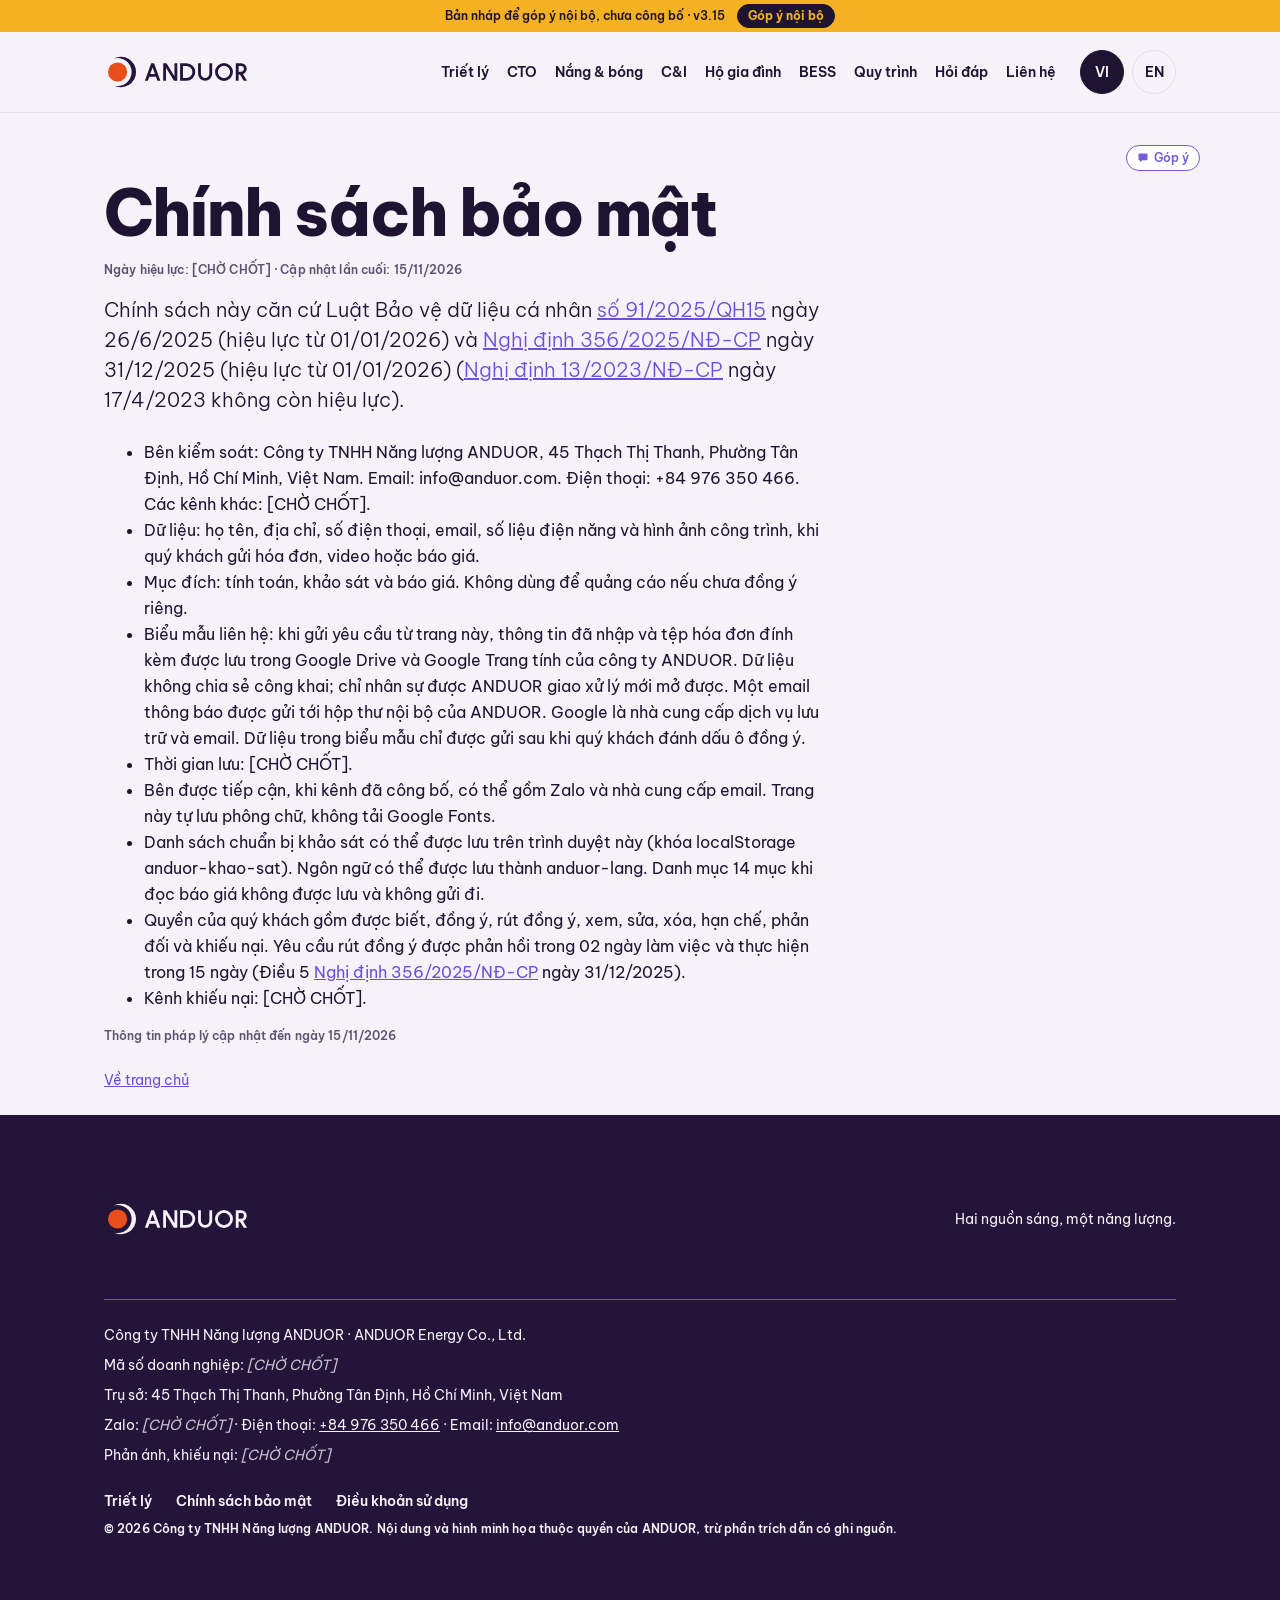
==== chinh-sach-bao-mat.html @ 443132c2 "Website v3.15" ====
<!doctype html>
<html lang="vi" data-lang="vi">
<head>
<meta charset="utf-8">
<meta name="robots" content="noindex, nofollow">
<meta name="viewport" content="width=device-width, initial-scale=1">
<title data-en="Privacy policy | ANDUOR" data-vi="Chính sách bảo mật | ANDUOR">Chính sách bảo mật | ANDUOR</title>
<meta name="description" content="Chính sách bảo mật của Công ty TNHH Năng lượng ANDUOR: dữ liệu xử lý, mục đích, quyền của quý khách." data-en="Privacy policy of ANDUOR Energy Co., Ltd.: data processed, purpose and your rights." data-vi="Chính sách bảo mật của Công ty TNHH Năng lượng ANDUOR: dữ liệu xử lý, mục đích, quyền của quý khách.">
<meta property="og:type" content="website">
<meta property="og:site_name" content="ANDUOR">
<meta property="og:title" content="Chính sách bảo mật | ANDUOR">
<meta property="og:description" content="Chính sách bảo mật của Công ty TNHH Năng lượng ANDUOR: dữ liệu xử lý, mục đích, quyền của quý khách.">
<meta name="theme-color" content="#24143A">
<link rel="icon" type="image/svg+xml" href="assets/brand/anduor-app-icon.svg">
<link rel="icon" type="image/png" href="assets/brand/anduor-app-icon.png">
<link rel="apple-touch-icon" href="assets/brand/anduor-app-icon.png">
<link rel="preload" href="assets/fonts/BeVietnamPro-Regular.woff2" as="font" type="font/woff2" crossorigin>
<link rel="stylesheet" href="assets/style.css">
<link rel="stylesheet" href="assets/feedback.css">
<script type="application/ld+json">{"@context":"https://schema.org","@type":"Organization","name":"ANDUOR","legalName":"ANDUOR Energy Co., Ltd.","alternateName":"Công ty TNHH Năng lượng ANDUOR","url":"https://anduor.com","email":"info@anduor.com","telephone":"+84 976 350 466","slogan":"Two lights. One energy.","knowsAbout":["Solar energy","Battery energy storage systems"]}</script>
</head>
<body>
<div class="draft-banner" role="note" data-page="chinh-sach-bao-mat"><span class="draft-text"><span lang="en" data-l="en">Internal review draft, not published · v3.15</span><span lang="vi" data-l="vi">Bản nháp để góp ý nội bộ, chưa công bố · v3.15</span></span><button type="button" class="fb-open" data-fb-open aria-haspopup="dialog"><span class="fb-long"><span lang="en" data-l="en">Internal feedback</span><span lang="vi" data-l="vi">Góp ý nội bộ</span></span><span class="fb-short"><span lang="en" data-l="en">Feedback</span><span lang="vi" data-l="vi">Góp ý</span></span></button></div>
<a class="skip small w600" href="#main"><span lang="en" data-l="en">Skip to content</span><span lang="vi" data-l="vi">Chuyển đến nội dung</span></a>
<header class="hd">
<div class="wrap bar slim-nav">
<a class="brand" href="index.html"><img class="logo logo-on-light" src="assets/brand/anduor-logo.svg" width="367" height="120" alt="ANDUOR"><img class="logo logo-on-night" src="assets/brand/anduor-logo-on-night.svg" width="367" height="120" alt=""></a>
<nav class="nav small" aria-label="Primary">
<a href="triet-ly.html"><span lang="en" data-l="en">Philosophy</span><span lang="vi" data-l="vi">Triết lý</span></a>
<a href="index.html#cto"><span lang="en" data-l="en">CTO</span><span lang="vi" data-l="vi">CTO</span></a>
<a href="index.html#nang"><span lang="en" data-l="en">Sun &amp; shade</span><span lang="vi" data-l="vi">Nắng &amp; bóng</span></a>
<a href="index.html#ci"><span lang="en" data-l="en">C&amp;I</span><span lang="vi" data-l="vi">C&amp;I</span></a>
<a href="index.html#solar"><span lang="en" data-l="en">Homes</span><span lang="vi" data-l="vi">Hộ gia đình</span></a>
<a href="index.html#bess"><span lang="en" data-l="en">BESS</span><span lang="vi" data-l="vi">BESS</span></a>
<a href="index.html#quy-trinh"><span lang="en" data-l="en">Process</span><span lang="vi" data-l="vi">Quy trình</span></a>
<a href="index.html#hoi-dap"><span lang="en" data-l="en">FAQ</span><span lang="vi" data-l="vi">Hỏi đáp</span></a>
<a href="index.html#contact"><span lang="en" data-l="en">Contact</span><span lang="vi" data-l="vi">Liên hệ</span></a>
</nav>
<div class="lang" role="group" aria-label="Ngôn ngữ" data-en="Language" data-vi="Ngôn ngữ">
<button type="button" lang="vi" data-set="vi" aria-pressed="true">VI</button>
<button type="button" lang="en" data-set="en" aria-pressed="false">EN</button>
</div>
</div>
</header>
<main id="main"><section class="page-hero" id="top"><div class="wrap"><h1 class="display"><span lang="en" data-l="en">Privacy policy</span><span lang="vi" data-l="vi">Chính sách bảo mật</span></h1>
<p class="caption muted page-dates"><span lang="en" data-l="en">Effective date: [TO BE CONFIRMED] · Last updated: 15 November 2026</span><span lang="vi" data-l="vi">Ngày hiệu lực: [CHỜ CHỐT] · Cập nhật lần cuối: 15/11/2026</span></p>
<p class="lead w720 mt24"><span lang="en" data-l="en">This policy is based on the Law on Personal Data Protection <a href="https://vanban.chinhphu.vn/?docid=214590&pageid=27160" target="_blank" rel="noopener noreferrer">No. 91/2025/QH15</a> of 26 June 2025 (in effect from 1 January 2026) and <a href="https://vanban.chinhphu.vn/?docid=216387&pageid=27160" target="_blank" rel="noopener noreferrer">Decree 356/2025/NĐ-CP</a> of 31 December 2025 (in effect from 1 January 2026) (<a href="https://vanban.chinhphu.vn/?docid=207759&pageid=27160" target="_blank" rel="noopener noreferrer">Decree 13/2023/NĐ-CP</a> of 17 April 2023 no longer applies).</span><span lang="vi" data-l="vi">Chính sách này căn cứ Luật Bảo vệ dữ liệu cá nhân <a href="https://vanban.chinhphu.vn/?docid=214590&pageid=27160" target="_blank" rel="noopener noreferrer">số 91/2025/QH15</a> ngày 26/6/2025 (hiệu lực từ 01/01/2026) và <a href="https://vanban.chinhphu.vn/?docid=216387&pageid=27160" target="_blank" rel="noopener noreferrer">Nghị định 356/2025/NĐ-CP</a> ngày 31/12/2025 (hiệu lực từ 01/01/2026) (<a href="https://vanban.chinhphu.vn/?docid=207759&pageid=27160" target="_blank" rel="noopener noreferrer">Nghị định 13/2023/NĐ-CP</a> ngày 17/4/2023 không còn hiệu lực).</span></p>
<ul class="body w720 mt24">
<li><span lang="en" data-l="en">Controller: ANDUOR Energy Co., Ltd., 45 Thạch Thị Thanh, Tân Định Ward, Hồ Chí Minh, Vietnam. Email: info@anduor.com. Telephone: +84 976 350 466. Further channels: [TO BE CONFIRMED].</span><span lang="vi" data-l="vi">Bên kiểm soát: Công ty TNHH Năng lượng ANDUOR, 45 Thạch Thị Thanh, Phường Tân Định, Hồ Chí Minh, Việt Nam. Email: info@anduor.com. Điện thoại: +84 976 350 466. Các kênh khác: [CHỜ CHỐT].</span></li>
<li><span lang="en" data-l="en">Data: name, address, telephone, email, electricity-use figures and images of the premises, when you send a bill, a video or a quotation.</span><span lang="vi" data-l="vi">Dữ liệu: họ tên, địa chỉ, số điện thoại, email, số liệu điện năng và hình ảnh công trình, khi quý khách gửi hóa đơn, video hoặc báo giá.</span></li>
<li><span lang="en" data-l="en">Purpose: calculation, survey and quotation. Not used for marketing without separate consent.</span><span lang="vi" data-l="vi">Mục đích: tính toán, khảo sát và báo giá. Không dùng để quảng cáo nếu chưa đồng ý riêng.</span></li>
<li><span lang="en" data-l="en">Contact form: when a request is sent from this site, the details entered and any attached bills are stored in ANDUOR’s company Google Drive and a Google Sheet. They are not shared publicly; only staff assigned by ANDUOR can open them. A notification email is sent to ANDUOR’s internal mailbox. Google acts as the storage and email service provider. Data in the form are sent only after you tick the consent box.</span><span lang="vi" data-l="vi">Biểu mẫu liên hệ: khi gửi yêu cầu từ trang này, thông tin đã nhập và tệp hóa đơn đính kèm được lưu trong Google Drive và Google Trang tính của công ty ANDUOR. Dữ liệu không chia sẻ công khai; chỉ nhân sự được ANDUOR giao xử lý mới mở được. Một email thông báo được gửi tới hộp thư nội bộ của ANDUOR. Google là nhà cung cấp dịch vụ lưu trữ và email. Dữ liệu trong biểu mẫu chỉ được gửi sau khi quý khách đánh dấu ô đồng ý.</span></li>
<li><span lang="en" data-l="en">Retention period: [TO BE CONFIRMED].</span><span lang="vi" data-l="vi">Thời gian lưu: [CHỜ CHỐT].</span></li>
<li><span lang="en" data-l="en">Recipients may include, once channels are published, Zalo and the email provider. This site self-hosts its typeface and does not load Google Fonts.</span><span lang="vi" data-l="vi">Bên được tiếp cận, khi kênh đã công bố, có thể gồm Zalo và nhà cung cấp email. Trang này tự lưu phông chữ, không tải Google Fonts.</span></li>
<li><span lang="en" data-l="en">A survey checklist may be saved in this browser (localStorage key anduor-khao-sat). Language preference may be saved as anduor-lang. The quotation checklist is not stored or sent.</span><span lang="vi" data-l="vi">Danh sách chuẩn bị khảo sát có thể được lưu trên trình duyệt này (khóa localStorage anduor-khao-sat). Ngôn ngữ có thể được lưu thành anduor-lang. Danh mục 14 mục khi đọc báo giá không được lưu và không gửi đi.</span></li>
<li><span lang="en" data-l="en">Your rights include being informed, consenting, withdrawing consent, access, correction, erasure, restriction, objection and lodging a complaint. A request to withdraw consent will be acknowledged within two working days and carried out within 15 days (Article 5, <a href="https://vanban.chinhphu.vn/?docid=216387&pageid=27160" target="_blank" rel="noopener noreferrer">Decree 356/2025/NĐ-CP</a> of 31 December 2025).</span><span lang="vi" data-l="vi">Quyền của quý khách gồm được biết, đồng ý, rút đồng ý, xem, sửa, xóa, hạn chế, phản đối và khiếu nại. Yêu cầu rút đồng ý được phản hồi trong 02 ngày làm việc và thực hiện trong 15 ngày (Điều 5 <a href="https://vanban.chinhphu.vn/?docid=216387&pageid=27160" target="_blank" rel="noopener noreferrer">Nghị định 356/2025/NĐ-CP</a> ngày 31/12/2025).</span></li>
<li><span lang="en" data-l="en">Complaints channel: [TO BE CONFIRMED].</span><span lang="vi" data-l="vi">Kênh khiếu nại: [CHỜ CHỐT].</span></li>
</ul>
<p class="caption legal-stamp"><span lang="en" data-l="en">Legal information current as of <span class="legal-date-en">15 November 2026</span></span><span lang="vi" data-l="vi">Thông tin pháp lý cập nhật đến ngày <span class="legal-date-vi">15/11/2026</span></span></p>
<p class="small muted mt24"><a href="index.html"><span lang="en" data-l="en">Back to the homepage</span><span lang="vi" data-l="vi">Về trang chủ</span></a></p>
</div></section></main>
<footer class="ft">
<div class="wrap">
<div class="ft-row">
<a class="brand" href="index.html"><img class="logo logo-on-light" src="assets/brand/anduor-logo.svg" width="367" height="120" alt="ANDUOR"><img class="logo logo-on-night" src="assets/brand/anduor-logo-on-night.svg" width="367" height="120" alt=""></a>
<p class="small"><span lang="en" data-l="en">Two lights. One energy.</span><span lang="vi" data-l="vi">Hai nguồn sáng, một năng lượng.</span></p>
</div>
<div class="ft-meta">
<p class="small">Công ty TNHH Năng lượng ANDUOR · ANDUOR Energy Co., Ltd.</p>
<p class="small"><span lang="en" data-l="en">Enterprise registration number:</span><span lang="vi" data-l="vi">Mã số doanh nghiệp:</span> <span id="c-mst" class="pending">[CHỜ CHỐT]</span></p>
<p class="small"><span lang="en" data-l="en">Registered office:</span><span lang="vi" data-l="vi">Trụ sở:</span> <span id="c-address"><span lang="en" data-l="en">45 Thạch Thị Thanh, Tân Định Ward, Hồ Chí Minh, Vietnam</span><span lang="vi" data-l="vi">45 Thạch Thị Thanh, Phường Tân Định, Hồ Chí Minh, Việt Nam</span></span></p>
<p class="small">Zalo: <span id="c-zalo" class="pending">[CHỜ CHỐT]</span> · <span lang="en" data-l="en">Phone:</span><span lang="vi" data-l="vi">Điện thoại:</span> <span id="c-phone"><a href="tel:+84976350466">+84 976 350 466</a></span> · Email: <span id="c-email"><a href="mailto:info@anduor.com">info@anduor.com</a></span></p>
<p class="small"><span lang="en" data-l="en">Complaints:</span><span lang="vi" data-l="vi">Phản ánh, khiếu nại:</span> <span id="c-khieunai" class="pending">[CHỜ CHỐT]</span></p>
<nav class="ft-links small">
<a href="triet-ly.html"><span lang="en" data-l="en">Philosophy</span><span lang="vi" data-l="vi">Triết lý</span></a>
<a href="chinh-sach-bao-mat.html"><span lang="en" data-l="en">Privacy policy</span><span lang="vi" data-l="vi">Chính sách bảo mật</span></a>
<a href="dieu-khoan.html"><span lang="en" data-l="en">Terms of use</span><span lang="vi" data-l="vi">Điều khoản sử dụng</span></a>
</nav>
<p class="caption">© <span id="year">2026</span> <span lang="en" data-l="en">ANDUOR Energy Co., Ltd. Site content and illustrations belong to ANDUOR, except quotations that name their source.</span><span lang="vi" data-l="vi">Công ty TNHH Năng lượng ANDUOR. Nội dung và hình minh họa thuộc quyền của ANDUOR, trừ phần trích dẫn có ghi nguồn.</span></p>
</div>
</div>
</footer>
<script src="assets/config.js"></script>
<script src="assets/api.js"></script>
<script src="assets/site.js"></script>
<script src="assets/mobile-nav.js"></script>
<script src="assets/feedback.js"></script>
</body>
</html>
---- assets/style.css ----
/* Be Vietnam Pro, self-hosted. SIL Open Font License 1.1. */
@font-face{font-family:"Be Vietnam Pro";font-style:normal;font-weight:300;font-display:swap;src:url("fonts/BeVietnamPro-Light.woff2") format("woff2")}
@font-face{font-family:"Be Vietnam Pro";font-style:normal;font-weight:400;font-display:swap;src:url("fonts/BeVietnamPro-Regular.woff2") format("woff2")}
@font-face{font-family:"Be Vietnam Pro";font-style:normal;font-weight:500;font-display:swap;src:url("fonts/BeVietnamPro-Medium.woff2") format("woff2")}
@font-face{font-family:"Be Vietnam Pro";font-style:normal;font-weight:600;font-display:swap;src:url("fonts/BeVietnamPro-SemiBold.woff2") format("woff2")}
@font-face{font-family:"Be Vietnam Pro";font-style:normal;font-weight:700;font-display:swap;src:url("fonts/BeVietnamPro-Bold.woff2") format("woff2")}
@font-face{font-family:"Be Vietnam Pro";font-style:normal;font-weight:800;font-display:swap;src:url("fonts/BeVietnamPro-ExtraBold.woff2") format("woff2")}

:root{--sun:#E94E1B;--gold:#F4B223;--twilight:#24143A;--moonlight:#F5F3F9;--moon:#6B4FD8;--surface:#F5F3F9;--surface-raised:#FFFFFF;--line:#E2DEEC;--ink:#1E1431;--ink-muted:#5B5370;--night:#24143A;--on-night:#F5F3F9;--on-sun:#1E1431;--logo-ink:#24143A;--r-sm:6px;--r-lg:24px;--r-full:9999px;--roof:#ebe7f2;--panel:#24143A;--shade:rgba(36,20,58,.30);--obstacle:#8d84a3;--removed:#9d94b3;--s2:8px;--s4:16px;--s6:24px;--s10:40px;--font:"Be Vietnam Pro","Segoe UI",system-ui,sans-serif;color-scheme:light dark}
@media (prefers-color-scheme:dark){:root{--moon:#A08CF5;--surface:#1E1233;--surface-raised:#2A1B45;--line:#3B2C5A;--ink:#F5F3F9;--ink-muted:#B9B1CC;--night:#3B2A62;--logo-ink:#F5F3F9;--roof:#33244f;--panel:#6a55a8;--shade:rgba(10,4,22,.55);--obstacle:#7a6f9c;--removed:#7d71a0}}
.f-sun{fill:var(--sun)}.f-gold{fill:var(--gold)}.f-moon{fill:var(--moon)}.f-light{fill:var(--moonlight)}.f-night{fill:var(--night)}.f-ink{fill:var(--logo-ink)}
.display{font:800 clamp(40px,7vw,72px)/1.125 var(--font);letter-spacing:-.03em}
.headline{font:700 clamp(28px,4.5vw,50px)/1.25 var(--font);letter-spacing:-.02em}
.title{font:700 24px/32px var(--font);letter-spacing:-.01em}
.lead{font:300 20px/30px var(--font)}
.body{font:400 16px/26px var(--font)}
.small{font:400 14px/22px var(--font)}
.caption{font:600 12px/18px var(--font);letter-spacing:.01em}
html[data-lang="en"] [data-l="vi"],html[data-lang="vi"] [data-l="en"]{display:none!important}
*,*::before,*::after{box-sizing:border-box}
html{scroll-behavior:smooth}
@media (prefers-reduced-motion:reduce){html{scroll-behavior:auto}}
body{margin:0;background:var(--surface);color:var(--ink);font:400 16px/26px var(--font);text-align:left}
h1,h2,h3,h4,p,ul,dl,dd,blockquote,figure{margin:0}
a{color:var(--moon);text-decoration:underline}
a,button,summary{transition:color 150ms ease,background-color 150ms ease,border-color 150ms ease}
:focus-visible{outline:3px solid var(--moon);outline-offset:3px}
.wrap{max-width:1120px;margin-inline:auto;padding-inline:24px}
section{padding-block:96px;scroll-margin-top:88px}
.muted{color:var(--ink-muted)}.ink{color:var(--ink)}.w600{font-weight:600}
.mt8{margin-top:8px}.mt16{margin-top:16px}.mt24{margin-top:24px}.mt40{margin-top:40px}.mt64{margin-top:64px}
.w560{max-width:560px}.w720{max-width:720px}.w760{max-width:760px}
.skip{position:absolute;left:16px;top:-80px;z-index:20;padding:8px 16px;border-radius:var(--r-sm);background:var(--ink);color:var(--surface)}
.skip:focus{top:16px}
/* #header */
.hd{position:sticky;top:0;z-index:10;background:var(--surface);border-bottom:1px solid var(--line)}
.bar{display:flex;flex-wrap:wrap;align-items:center;gap:0 24px;min-height:72px}
.brand{display:flex;padding-block:16px}
.logo{display:block;width:147px;height:auto}
.nav{display:flex;gap:24px;margin-left:auto}
.nav a{color:var(--ink);font-weight:600;text-decoration:none}
.nav a:hover,.nav a:focus-visible{text-decoration:underline 2px var(--moon);text-underline-offset:8px}
.lang{display:flex;gap:8px}
.lang button{min-width:44px;min-height:44px;padding:0 8px;border:1px solid var(--line);border-radius:var(--r-full);background:transparent;color:var(--ink);font:600 14px/22px var(--font);cursor:pointer}
.lang button[aria-pressed="true"]{background:var(--ink);border-color:var(--ink);color:var(--surface)}
@media (max-width:899px){.lang{margin-left:auto}.nav{order:3;width:100%;margin-left:0;padding-bottom:16px;overflow-x:auto;white-space:nowrap;scrollbar-width:none}.nav::-webkit-scrollbar{display:none}}
/* #controls */
.row{display:flex;flex-wrap:wrap;gap:16px}
.btn{display:inline-flex;align-items:center;justify-content:center;min-height:48px;padding:0 24px;border:2px solid;border-radius:var(--r-full);font:600 16px/1 var(--font);text-decoration:none;cursor:pointer}
.btn-p{background:var(--sun);border-color:var(--sun);color:var(--on-sun)}
.btn-p:hover{text-decoration:underline;text-underline-offset:4px}
.btn-s{background:transparent;border-color:var(--ink);color:var(--ink)}
.btn-s:hover{background:var(--surface-raised)}
.card{background:var(--surface-raised);border:1px solid var(--line);border-radius:var(--r-lg);padding:24px}
.card.hl{border:2px solid var(--sun)}
.grid{display:grid;gap:24px}
@media (min-width:600px){.g4{grid-template-columns:repeat(2,minmax(0,1fr))}}
@media (min-width:1100px){.g4{grid-template-columns:repeat(4,minmax(0,1fr))}}
@media (min-width:768px){.g2{grid-template-columns:repeat(2,minmax(0,1fr))}.g3{grid-template-columns:repeat(3,minmax(0,1fr))}}
@media (min-width:900px){.g3w{grid-template-columns:repeat(3,minmax(0,1fr))}.split{grid-template-columns:5fr 7fr}}
.split{display:grid;gap:24px}
.disc{flex:none;width:16px;height:16px;border-radius:50%}
.sun{background:var(--sun)}.gold{background:var(--gold)}.moon{background:var(--moon)}
/* #top */
.hero{display:flex;align-items:center;min-height:640px}
.hero .wrap{display:grid;grid-template-columns:repeat(12,minmax(0,1fr));gap:0 24px;align-items:center;width:100%}
.hero-text{grid-column:span 7}.hero-art{grid-column:span 5}
.hero-art svg{display:block;width:100%;height:auto}
@media (max-width:899px){.hero-text,.hero-art{grid-column:1/-1}.hero-art{max-width:480px;margin-top:40px}}
/* #difference */
.num{display:flex;align-items:center;justify-content:center;width:40px;height:40px;border-radius:50%;background:var(--sun);color:var(--on-sun)}
.callout{display:flex;gap:16px}
.callout .disc{margin-top:8px}
/* #domains */
.dtop{display:flex;justify-content:space-between;align-items:flex-start;gap:16px}
.dtop svg{flex:none;color:var(--ink)}
.dmeta{display:flex;flex-direction:column;align-items:flex-end;gap:8px}
.badge{padding:2px 8px;border-radius:var(--r-full);background:var(--gold);color:var(--on-sun)}
/* #team */
.person{display:flex;align-items:center;gap:24px}
.av{display:flex;flex:none;align-items:center;justify-content:center;width:72px;height:72px;overflow:hidden;border:2px solid var(--line);border-radius:50%}
.av.lg{width:96px;height:96px}
.av img{width:100%;height:100%;object-fit:cover}
.av1{background:#E94E1B;color:#1E1431}.av2{background:#F4B223;color:#1E1431}.av3{background:#24143A;color:#F5F3F9}
summary{display:inline-flex;padding:8px 16px;border:1px solid var(--line);border-radius:var(--r-full);font-weight:600;list-style:none;cursor:pointer}
summary::-webkit-details-marker{display:none}
.career{display:grid;gap:16px;margin-top:24px;padding:0;list-style:none}
.career li{display:flex;gap:16px}
.career li::before{content:"";flex:none;width:8px;height:8px;margin-top:7px;border-radius:50%;background:var(--gold)}
/* #about */
.mark{display:block;flex:none;width:48px;height:48px}
.pron{display:flex;align-items:center;gap:16px}
/* #principles */
.band{padding-block:96px;background:var(--night);color:var(--on-night);--logo-ink:var(--on-night)}
.band svg{display:block;max-width:100%;margin-bottom:40px}
.band blockquote{max-width:14ch}
.band cite{display:block;margin-top:24px;font-style:normal}
/* #contact */
.dl{display:grid;gap:24px}
.dl dd{overflow-wrap:anywhere}
/* #footer */
.ft{padding-block:64px;background:var(--night);color:var(--on-night);--logo-ink:var(--on-night)}
.ft-row{display:flex;flex-wrap:wrap;justify-content:space-between;align-items:center;gap:24px}
.ft-meta{display:grid;gap:8px;margin-top:40px;padding-top:24px;border-top:1px solid var(--moon)}
@media (max-width:767px){section{padding-block:64px}}
@media (max-width:479px){.wrap{padding-inline:16px}}
.btn-ink{background:var(--ink);color:var(--surface);border-color:var(--ink)}
/* ===== Nắng và bóng ===== */
.instrument{background:var(--surface-raised);border-radius:var(--r-lg);padding:clamp(20px,3vw,40px)}
.controls{display:flex;flex-wrap:wrap;gap:24px 40px;align-items:flex-end}
.controls fieldset{border:0;margin:0;padding:0;min-width:0}
.ctl-label,.controls legend{display:block;font-size:12px;line-height:18px;font-weight:600;letter-spacing:.01em;color:var(--ink-muted);margin:0 0 8px;padding:0}
.seg{display:flex;flex-wrap:wrap;gap:8px}
.seg label{position:relative;display:inline-flex}
.seg input{position:absolute;inset:0;width:100%;height:100%;opacity:0;margin:0;cursor:pointer}
.seg input+span{display:inline-flex;align-items:center;min-height:44px;padding:0 18px;border-radius:var(--r-full);border:1.5px solid var(--line);font-size:15px;font-weight:500;color:var(--ink);white-space:nowrap}
.seg label:hover input+span{border-color:var(--ink-muted)}
.seg input:checked+span{background:var(--ink);border-color:var(--ink);color:var(--surface)}
.seg input:focus-visible+span{outline:3px solid var(--focus);outline-offset:2px}
.time{flex:1 1 260px;min-width:220px}
.time-row{display:flex;justify-content:space-between;align-items:baseline;gap:16px}
.time output{font-size:20px;line-height:28px;font-weight:700;font-variant-numeric:tabular-nums}
.time input[type=range]{width:100%;height:44px;margin:0;accent-color:var(--sun);cursor:pointer;background:transparent}
.figs{display:grid;grid-template-columns:minmax(0,1fr) minmax(0,1.15fr);gap:40px;margin-top:32px;align-items:start}
.fig{margin:0}
.fig svg.plot{display:block;width:100%;height:auto}
.fig figcaption{margin-top:12px;font-size:14px;line-height:22px;color:var(--ink-muted)}
.legend{display:flex;flex-wrap:wrap;gap:8px 20px;margin-top:12px;font-size:13px;line-height:20px;color:var(--ink-muted)}
.legend span{display:inline-flex;align-items:center;gap:8px}
.legend svg{width:14px;height:20px;flex:none}
@media (max-width:900px){.figs{grid-template-columns:1fr}}
.sky-horizon{fill:var(--surface);stroke:var(--ink-muted);stroke-width:1.5}
.sky-ring{fill:none;stroke:var(--line);stroke-width:1.25}
.tick{stroke:var(--ink-muted);stroke-width:1;stroke-linecap:round}
.tick.major{stroke-width:1.75}
.sky-card{fill:var(--ink-muted);font:600 12px var(--font)}
.sky-ring-label{fill:var(--ink-muted);font:500 10px var(--font)}
.tri rect{fill:var(--ink-muted)}
.tri-label{fill:var(--ink-muted);font:600 11px var(--font)}
.path-ref{fill:none;stroke:var(--ink-muted);stroke-width:1.25;stroke-dasharray:4 4;opacity:.75}
.path-sel{fill:none;stroke:var(--sun);stroke-width:2.5;stroke-linecap:round;stroke-linejoin:round}
.hour-dot{fill:var(--ink-muted)}
.hour-label{fill:var(--ink-muted);font:600 10px var(--font)}
.sun-dot{fill:var(--sun);stroke:var(--surface-raised);stroke-width:3}
.roof-base{fill:var(--roof);stroke:var(--ink-muted);stroke-width:1.25}
.pv{fill:var(--panel)}
.pv.shaded{fill:url(#hatch);stroke:var(--sun);stroke-width:1.5}
.pv.removed{fill:none;stroke:var(--removed);stroke-width:1;stroke-dasharray:3 3}
.shadow{fill:var(--shade)}
.obst{fill:var(--obstacle)}
.rod{fill:var(--ink);stroke:var(--surface-raised);stroke-width:1.5}
.obst-label{fill:var(--ink);font:600 10.5px var(--font)}
.leader{stroke:var(--ink-muted);stroke-width:1}
.north{fill:none;stroke:var(--ink-muted);stroke-width:1.75;stroke-linecap:round;stroke-linejoin:round}
.status{margin-top:24px;font-weight:600;font-size:16px;line-height:26px}
.tbl-wrap{overflow-x:auto;margin-top:16px}
.tbl{width:100%;min-width:600px;border-collapse:collapse;font-variant-numeric:tabular-nums}
.tbl caption{text-align:left;font-size:14px;line-height:22px;color:var(--ink-muted);padding-bottom:8px}
.tbl th,.tbl td{text-align:left;padding:12px 16px 12px 0;border-bottom:1px solid var(--line);vertical-align:top}
.tbl thead th{font-size:12px;line-height:18px;font-weight:600;letter-spacing:.01em;color:var(--ink-muted)}
.tbl tbody th{font-weight:600}
.note{margin-top:16px;font-size:14px;line-height:22px;color:var(--ink-muted);max-width:78ch}
.explain{margin-top:24px;max-width:72ch}

/* ===== Báo giá qua mắt CTO ===== */
.legend-tags{display:flex;flex-wrap:wrap;gap:12px 28px;margin:0 0 24px;padding:0;list-style:none;font-size:14px;line-height:22px;color:var(--ink-muted)}
.legend-tags li{display:inline-flex;align-items:center;gap:10px}
.quote-doc{background:var(--surface);border-radius:var(--r-lg);padding:clamp(20px,3vw,40px)}
.doc-head{display:flex;flex-wrap:wrap;justify-content:space-between;gap:4px 24px;align-items:baseline;padding-bottom:16px}
.doc-head p{color:var(--ink-muted);font-size:14px;line-height:22px}
.qhead,.qrow{display:grid;grid-template-columns:minmax(140px,1fr) minmax(140px,1fr) minmax(0,2.3fr);gap:8px 24px}
.qhead{font-size:12px;line-height:18px;font-weight:600;letter-spacing:.01em;color:var(--ink-muted);padding:8px 0;border-bottom:1px solid var(--line)}
.qrows{list-style:none;margin:0;padding:0}
.qrow{padding:16px 0;border-bottom:1px solid var(--line)}
.qrow:last-child{border-bottom:0;padding-bottom:0}
.q-item{font-weight:600}
.q-spec.none{color:var(--ink-muted)}
.q-spec del{text-decoration-color:var(--sun);text-decoration-thickness:2px}
.q-note{display:flex;gap:12px;align-items:flex-start}
.lbl{display:none;font-size:12px;line-height:18px;font-weight:600;letter-spacing:.01em;color:var(--ink-muted)}
@media (max-width:760px){.qhead{display:none}.qrow{grid-template-columns:1fr}.lbl{display:block}.q-note{flex-direction:column;gap:8px}}
.tag{flex:none;display:inline-flex;align-items:center;height:24px;padding:0 10px;border-radius:var(--r-sm);font-size:12px;line-height:18px;font-weight:600;letter-spacing:.01em;white-space:nowrap;border:1.5px solid transparent}
.tag-ask{color:var(--moon);border-color:var(--moon)}
.tag-fix{background:var(--gold);color:var(--on-sun)}
.tag-add{background:var(--sun);color:var(--on-sun)}
.tag-drop{color:var(--ink-muted);border:1.5px dashed var(--ink-muted)}
.verdict{margin-top:40px;font-size:clamp(20px,2.3vw,24px);line-height:1.42;font-weight:700;letter-spacing:-0.01em;max-width:38em}
.after{margin-top:24px;display:grid;gap:12px;max-width:70ch}

/* ===== Tự kiểm tra báo giá ===== */
.checker{display:grid;grid-template-columns:minmax(0,1.35fr) minmax(0,1fr);gap:56px;align-items:start}
.group{border:0;margin:0 0 32px;padding:0;min-width:0}
.group:last-child{margin-bottom:0}
.group legend{padding:0;margin-bottom:8px}
.check{display:flex;gap:16px;align-items:flex-start;padding:10px 0;cursor:pointer;min-height:44px}
.check input{appearance:none;-webkit-appearance:none;flex:none;width:24px;height:24px;margin:1px 0 0;border:2px solid var(--ink-muted);border-radius:var(--r-sm);background:var(--surface-raised);display:grid;place-content:center;cursor:pointer}
.check input::after{content:"";width:11px;height:6px;border-left:2.5px solid var(--on-sun);border-bottom:2.5px solid var(--on-sun);transform:translateY(-1px) rotate(-45deg);opacity:0}
.check input:checked{background:var(--sun);border-color:var(--sun)}
.check input:checked::after{opacity:1}
.check .req{color:var(--ink-muted);font-size:14px}
.result{position:sticky;top:calc(env(safe-area-inset-top,0px) + 96px);background:var(--surface-raised);border-radius:var(--r-lg);padding:clamp(20px,2.5vw,32px)}
.count{font-size:20px;line-height:30px;font-weight:700}
.meter{height:12px;border-radius:var(--r-full);background:var(--line);overflow:hidden;margin-top:12px}
.meter i{display:block;height:100%;width:0;background:var(--sun);border-radius:inherit;transition:width .25s ease}
@media (prefers-reduced-motion:reduce){.meter i{transition:none}}
.warn{margin-top:20px;padding:12px 16px;border:2px solid var(--sun);border-radius:var(--r-sm);font-weight:600}
.okay{margin-top:20px;padding:12px 16px;border:2px solid var(--moon);border-radius:var(--r-sm)}
.qs-title{margin-top:24px;font-weight:600}
.qs{margin:8px 0 0;padding-left:22px;display:grid;gap:8px}
.copy-row{display:flex;flex-wrap:wrap;gap:12px 16px;align-items:center;margin-top:20px}
.copy-status{font-size:14px;line-height:22px;color:var(--ink-muted)}
.privacy{margin-top:16px;font-size:13px;line-height:20px;color:var(--ink-muted)}
@media (max-width:900px){.checker{grid-template-columns:1fr;gap:40px}.result{position:static}}

/* ===== CTO ===== */
.cto-quote{font-size:clamp(36px,6.2vw,64px);line-height:1.125;font-weight:800;letter-spacing:-0.03em;max-width:14em}
.cto-attr{margin-top:16px;color:var(--on-night-muted);font-size:18px;line-height:28px}
.cto-body{margin-top:40px;max-width:62ch;color:var(--on-night-muted);font-size:clamp(18px,2vw,20px);line-height:1.5;font-weight:300}
.principles{list-style:none;margin:48px 0 0;padding:0;display:grid;grid-template-columns:repeat(2,minmax(0,1fr));gap:36px 64px;max-width:1040px}
.principles h3{color:var(--on-night)}
.principles p{margin-top:8px;color:var(--on-night-muted)}
.thai{display:flex;gap:20px;align-items:center;margin-top:56px;padding-top:32px;border-top:1px solid var(--night-line);max-width:760px;color:var(--on-night-muted);font-size:14px;line-height:22px}
.thai svg{width:22px;height:40px;flex:none}
.thai rect{fill:var(--gold)}
.thai strong{color:var(--on-night);font-weight:600}
@media (max-width:760px){.principles{grid-template-columns:1fr}}

/* ===== Khảo sát ===== */
.survey{display:grid;grid-template-columns:minmax(0,1fr) minmax(0,1.1fr);gap:56px;align-items:start}
.moons{display:flex;gap:12px;flex-wrap:wrap;margin-bottom:20px}
.moons svg{width:40px;height:40px}
.moon-ring{fill:none;stroke:var(--ink-muted);stroke-width:1.5;stroke-dasharray:2.5 3}
.moon.on .moon-ring{fill:var(--twilight);stroke:var(--gold);stroke-dasharray:none}
.moon-lit{fill:var(--gold);opacity:0}
.moon.on .moon-lit{opacity:1}
.progress{font-size:20px;line-height:30px;font-weight:700}
.survey-side .lead{margin-top:16px;color:var(--ink-muted)}
.survey-side .btn{margin-top:28px}
.store-note{margin-top:12px;font-size:13px;line-height:20px;color:var(--ink-muted)}
@media (max-width:900px){.survey{grid-template-columns:1fr;gap:32px}}

/* ===== Tám mảng (theo component SubBrands) ===== */
.sb{list-style:none;margin:0;padding:0;display:grid;grid-template-columns:repeat(2,minmax(0,1fr));column-gap:40px;row-gap:24px}
.sb-cell{padding-bottom:16px;border-bottom:1px solid var(--line)}
.sb-lockup{display:flex;align-items:center;gap:16px}
.sb-tri{width:26px;height:23px;display:block;flex:none}
.sb-tri rect,.sb-word{fill:var(--ink)}
.sb-word{height:20px;width:auto;display:block;flex:none}
.sb-rule{width:1px;height:26px;background:var(--line);flex:none}
.sb-name{font-size:22px;line-height:28px;font-weight:500;letter-spacing:-0.01em}
.sb-use{margin-top:8px;font-size:14px;line-height:22px;color:var(--ink-muted)}
@media (max-width:760px){.sb{grid-template-columns:1fr}}

/* ===== Hỏi đáp ===== */
.faq{max-width:880px}
.faq details{border-top:1px solid var(--line)}
.faq details:last-child{border-bottom:1px solid var(--line)}
.faq summary{display:flex;justify-content:space-between;align-items:center;gap:24px;padding:20px 0;cursor:pointer;list-style:none;font-size:18px;line-height:28px;font-weight:600}
.faq summary::-webkit-details-marker{display:none}
.faq summary svg{width:24px;height:24px;flex:none;fill:none;stroke:currentColor;stroke-width:1.75;stroke-linecap:round;transition:transform .2s ease}
.faq details[open] summary svg{transform:rotate(45deg)}
.faq details p{margin:0 0 24px;max-width:70ch}
@media (prefers-reduced-motion:reduce){.faq summary svg{transition:none}}

/* ===== Liên hệ, chân trang ===== */
.contact-grid{display:grid;grid-template-columns:minmax(0,1fr) minmax(0,1fr);gap:64px;align-items:start}
.closing .hv{font-size:clamp(24px,3vw,32px);line-height:1.35;font-weight:700;letter-spacing:-0.01em;color:var(--on-night)}
.closing .vi{margin-top:16px;color:var(--on-night-muted);font-size:18px;line-height:28px}
.closing .src{color:var(--on-night-muted)}
.belief{margin-top:32px;color:var(--gold);font-size:18px;line-height:28px;font-weight:500;max-width:30em}
.contact .lead{margin-top:16px;color:var(--on-night-muted)}
.channels{display:grid;grid-template-columns:auto minmax(0,1fr);gap:16px 32px;margin:32px 0 0}
.channels dt{font-size:12px;line-height:28px;font-weight:600;letter-spacing:.01em;color:var(--on-night-muted)}
.channels dd{margin:0;font-size:18px;line-height:28px;font-weight:500;overflow-wrap:anywhere}
.channels .pending{color:var(--on-night-muted);font-weight:400;font-size:16px}

/* extras for v2 */
.visually-hidden{position:absolute!important;width:1px;height:1px;padding:0;margin:-1px;overflow:hidden;clip:rect(0,0,0,0);white-space:nowrap;border:0}
.pending,.cho-chot{color:var(--ink-muted);font-style:italic}
.legal{border-left:4px solid var(--gold);padding:24px}
.sub{font:600 14px/22px var(--font);color:var(--sun)}
.focus-card{border:2px solid var(--sun)}
.form{display:grid;gap:16px}
.form .field{display:grid;gap:6px}
.form .field > span{font:600 14px/22px var(--font)}
.form input[type=text],.form input[type=tel],.form input[type=email],.form input[type=number],.form select,.form textarea{
  width:100%;min-height:48px;padding:10px 14px;border:1px solid var(--line);border-radius:var(--r-sm);
  background:var(--surface-raised);color:var(--ink);font:400 16px/26px var(--font)
}
.form textarea{min-height:96px;resize:vertical}
.form .checkrow{display:flex;gap:12px;align-items:flex-start}
.form .checkrow input{margin-top:5px;flex:none}
.notice{background:var(--surface-raised);border:1px solid var(--line);border-radius:var(--r-lg);padding:24px}
.faq details{border-bottom:1px solid var(--line);padding-block:16px}
.faq details:first-child{border-top:1px solid var(--line)}
.faq summary{display:flex;align-items:center;justify-content:space-between;gap:16px;width:100%;padding:8px 0;border:0;border-radius:0;font:600 18px/28px var(--font);cursor:pointer;list-style:none}
.faq summary::-webkit-details-marker{display:none}
.faq summary::after{content:"+";flex:none;color:var(--sun);font-weight:700}
.faq details[open] summary::after{content:"–"}
.faq .ans{padding:8px 0 16px;color:var(--ink)}
.faq .src{margin-top:16px;color:var(--ink-muted);font:400 13px/20px var(--font)}
.lens .han{display:block;font-size:32px;line-height:1;color:var(--sun);margin-bottom:8px}
.lens .classic{font-style:italic}
.lens .src{color:var(--ink-muted);font-style:normal;font-size:13px}
.page-hero{padding-block:64px 24px}
.ft a{color:var(--on-night)}
.ft-links{display:flex;flex-wrap:wrap;gap:8px 24px;margin-top:16px}
.ft-links a{color:var(--on-night);font-weight:600;text-decoration:none}
.ft-links a:hover{text-decoration:underline}
.dl dt{margin-bottom:4px}
.nav a[aria-current="page"]{text-decoration:underline 2px var(--moon);text-underline-offset:8px}
@media (max-width:767px){
  .qhead{display:none}
  .lbl{display:block!important;margin-bottom:4px}
  .qrow{display:grid!important;grid-template-columns:1fr!important;gap:8px;padding-block:16px}
}
.instrument{background:var(--surface-raised);border:1px solid var(--line);border-radius:var(--r-lg);padding:24px}
.quote-doc{background:var(--surface-raised);border:1px solid var(--line);border-radius:var(--r-lg);overflow:hidden}
button.btn{appearance:none}
.btn[disabled],.btn.is-disabled{opacity:.55;cursor:not-allowed}

/* ===== v3: full-bleed sections, more space, less chrome ===== */
.hero-full .wrap{display:grid;grid-template-columns:repeat(12,minmax(0,1fr));gap:24px;align-items:center;width:100%}
.hero-full{
  background: var(--night);
  color: var(--on-night);
  --logo-ink: var(--on-night);
  display:flex;
  align-items:center;
  padding-block:64px;
}
.hero-full .caption, .hero-full .lead, .hero-full .body{color:var(--on-night)}
.hero-full .muted, .hero-full .lead{opacity:.86}
.hero-full .btn-s{border-color:var(--on-night);color:var(--on-night)}
.hero-full .btn-s:hover{background:rgba(245,243,249,.08)}
.product{
  display:flex;
  align-items:center;
  padding-block:96px;
  scroll-margin-top:88px;
}
.product .wrap{width:100%}
.product-kicker{display:flex;align-items:center;gap:12px;font:600 14px/22px var(--font);color:var(--ink-muted)}
.product .display{max-width:16ch}
.facts{display:grid;gap:20px;margin-top:40px;max-width:640px}
.facts dt{font:600 14px/22px var(--font);color:var(--ink-muted)}
.facts dd{margin:0;font:400 18px/28px var(--font)}
.night-band{background:var(--night);color:var(--on-night);--logo-ink:var(--on-night)}
.night-band .muted, .night-band .small.muted, .night-band .caption.muted{color:rgba(245,243,249,.75)}
.night-band .facts dt{color:rgba(245,243,249,.65)}
.night-band a{color:var(--gold)}
.steps{display:grid;gap:24px}
@media (min-width:800px){.steps{grid-template-columns:repeat(4,minmax(0,1fr))}}
.step{padding-top:8px;border-top:2px solid var(--sun)}
.step .num{width:auto;height:auto;background:none;color:var(--sun);justify-content:flex-start;padding:0;font:700 14px/18px var(--font);letter-spacing:.08em}
.slim-nav .nav{gap:18px}
@media (min-width:900px){
  .hero-full .hero-text{grid-column:span 6}
  .hero-full .hero-art{grid-column:span 6}
}
@media (max-width:899px){
  .slim-nav .nav{flex-wrap:wrap;white-space:normal;overflow:visible;row-gap:8px}
}

/* ===== v3.1: official logo files, kickers, signature ===== */
.brand{display:flex;align-items:center;padding-block:16px}
.brand .logo-on-night{display:none}
@media (prefers-color-scheme:dark){
  .hd .logo-on-light{display:none}
  .hd .logo-on-night{display:block}
}
.ft .logo-on-light{display:none}
.ft .logo-on-night{display:block}
.product-kicker .trigram{display:block;width:30px;height:26px;color:currentColor;flex:none}
.night-band .product-kicker{color:rgba(245,243,249,.8)}
.msg{font:700 clamp(22px,3.2vw,32px)/1.3 var(--font);margin-top:16px;max-width:24ch}
.hero-full .msg{color:var(--on-night)}
.hero-art img{display:block;width:100%;height:auto}
.phase-row{display:block;width:min(280px,80%);height:auto;margin:40px 0 0}
.band .phase-row{margin:0 0 40px}
.callout{max-width:720px;margin-top:40px;padding-top:24px;border-top:2px solid var(--gold)}
.callout .cite{display:block;margin-top:16px;font-style:normal}
.principles{display:grid;gap:24px}
@media (min-width:800px){.principles{grid-template-columns:repeat(2,minmax(0,1fr))}}
.pron{display:flex;align-items:center;gap:16px}
.pron .mark{display:block;width:48px;height:48px}
.phase-break{padding-block:24px}
.phase-break .phase-row{margin:0 auto}
@media (max-width:899px){
  .hero-full{min-height:auto;padding-block:40px 48px}
  .hero-full .lead{font:300 18px/28px var(--font)}
}

/* ===== v3.5: bill upload, CTO quote ===== */
.form input[type=file]{
  width:100%;max-width:100%;min-height:48px;padding:10px 0;
  border:0;background:transparent;color:var(--ink);font:400 16px/26px var(--font)
}
.file-list{list-style:none;margin:0;padding:0;display:grid;gap:8px}
.file-list:empty{display:none}
.file-row{display:flex;align-items:center;gap:12px;min-height:48px;padding:8px 12px;border:1px solid var(--line);border-radius:var(--r-sm);background:var(--surface-raised)}
.file-row .fname{flex:1;min-width:0;overflow-wrap:anywhere;font:400 14px/22px var(--font)}
.file-row .fsize{flex:none;color:var(--ink-muted);font:400 13px/20px var(--font);white-space:nowrap}
.file-row .frm{flex:none;min-height:44px;min-width:44px;padding:0 12px;border:1px solid var(--line);border-radius:var(--r-sm);background:transparent;color:var(--ink);font:600 14px/22px var(--font);cursor:pointer}
.file-row .frm:hover{background:var(--surface)}
.cto-band{padding-block:120px;background:var(--night);color:var(--on-night);--logo-ink:var(--on-night)}
.cto-band .cto-quote{font:300 clamp(28px,4.2vw,44px)/1.3 var(--font);letter-spacing:-.02em;max-width:22ch;color:var(--on-night)}
.cto-band .cto-attr{display:block;margin-top:32px;font-style:normal;color:var(--on-night)}
.cto-band .cto-attr cite{font-style:normal;font-weight:600;font-size:16px;line-height:24px}
.cto-band .cto-role{display:block;margin-top:4px;color:rgba(245,243,249,.75);font:400 14px/22px var(--font)}
@media (max-width:767px){.cto-band{padding-block:80px}}

/* ===== v3.6: tám lĩnh vực, CTO ===== */
.dom-grid{list-style:none;margin:0;padding:0;display:grid;gap:16px;grid-template-columns:repeat(4,minmax(0,1fr))}
@media (max-width:1023px){.dom-grid{grid-template-columns:repeat(2,minmax(0,1fr))}}
@media (max-width:479px){.dom-grid{grid-template-columns:1fr}}
.dom{background:var(--surface-raised);border:1px solid var(--line);border-radius:var(--r-lg);padding:20px;display:flex;flex-direction:column;gap:6px}
.dom-core{border:2px solid var(--sun)}
.dom-top{display:flex;justify-content:space-between;align-items:flex-start}
.dom .tg{width:30px;height:26px;color:var(--ink)}
.dom-core .tg{color:var(--sun)}
.dom-badge{font:600 12px/18px var(--font);padding:2px 10px;border-radius:var(--r-full);border:1px solid var(--line);color:var(--ink-muted)}
.dom-core .dom-badge{background:var(--sun);border-color:var(--sun);color:var(--on-sun)}
.dom-tg{color:var(--ink-muted);margin-top:8px}
.dom-title{font:700 18px/26px var(--font)}
.dom-brand{color:var(--ink-muted)}
.dom-desc{color:var(--ink)}
.cto-person{display:flex;align-items:center;gap:16px}
.cto-av{display:flex;align-items:center;justify-content:center;width:64px;height:64px;border-radius:50%;background:var(--sun);color:var(--on-sun);font:700 20px/1 var(--font);flex:none}
.cto-name{font:700 20px/28px var(--font);color:var(--on-night)}
.cto-band .cto-role{margin-top:2px}
.cto-bio{max-width:70ch;color:rgba(245,243,249,.86);font:300 18px/28px var(--font)}
.cto-hist summary{border-color:rgba(245,243,249,.4);color:var(--on-night)}
.cto-hist .career{max-width:75ch;color:rgba(245,243,249,.86)}
.cto-disc{color:rgba(245,243,249,.7);font-weight:400;max-width:75ch}

/* ===== v3.8: gọn hơn, ít khoảng trống, form gửi được ===== */
.seg input+span span{display:inline;min-height:0;padding:0;border:0;border-radius:0;font:inherit;color:inherit;white-space:inherit}
section{padding-block:56px;scroll-margin-top:80px}
.hero-full{padding-block:64px}
.product{padding-block:56px}
.cto-band{padding-block:64px}
.mt40{margin-top:32px}
.lead.mt24{margin-top:16px}
.display{font-size:clamp(38px,6vw,64px)}
.headline{font-size:clamp(26px,3.6vw,42px)}
/* Solar, BESS: tiêu đề bên trái, dữ kiện hai cột bên phải */
.product-grid{display:grid;gap:24px 48px}
@media (min-width:900px){.product-grid{grid-template-columns:minmax(0,4fr) minmax(0,8fr);align-items:start}}
.product-title{font:800 clamp(30px,3.6vw,44px)/1.15 var(--font);letter-spacing:-.025em;max-width:14ch}
.product-art{display:block;width:min(240px,100%);height:auto;margin-top:24px;color:currentColor}
.product-head .phase-row{margin:24px 0 0;width:min(240px,100%)}
.facts-2{margin-top:0;max-width:none;gap:20px 32px}
@media (min-width:700px){.facts-2{grid-template-columns:repeat(2,minmax(0,1fr))}.facts-2>div:last-child:nth-child(odd){grid-column:1/-1}}
.facts-2 dd{font:400 16px/25px var(--font)}
.facts-2>div{padding-top:12px;border-top:1px solid var(--line)}
.night-band .facts-2>div{border-top-color:rgba(245,243,249,.18)}
/* Quy trình */
.steps{gap:20px}
.callout{margin-top:32px;padding-top:20px}
/* Công cụ nắng */
.instrument{padding:20px}
.figs{margin-top:20px;gap:32px}
.status{margin-top:16px}
details.more{max-width:78ch}
details.more>summary,.qs-more>summary{font:600 14px/22px var(--font);padding:6px 14px}
details.more[open]>summary{margin-bottom:8px}
details.more .explain{margin-top:8px}
/* 14 mục: hai cột ô đánh dấu */
@media (min-width:900px){
  .checker{grid-template-columns:minmax(0,2fr) minmax(0,1fr);gap:40px}
  #checker-form .group{display:grid;grid-template-columns:repeat(2,minmax(0,1fr));column-gap:24px}
}
.group{margin-bottom:20px}
.check{padding:6px 0}
.qs-more{margin-top:20px}
.qs-more>summary{margin:0}
.qs-more[open]>summary{margin-bottom:8px}
/* Khảo sát: hai cột */
@media (min-width:700px){#survey-form{display:grid;grid-template-columns:repeat(2,minmax(0,1fr));column-gap:24px}}
#khao-sat .lead.mt24{margin-top:16px}
/* Hỏi đáp: hai cột trên màn rộng */
.faq{max-width:none}
@media (min-width:960px){.faq{display:grid;grid-template-columns:repeat(2,minmax(0,1fr));column-gap:40px;align-items:start}.faq details:nth-child(2){border-top:1px solid var(--line)}}
.faq details{padding-block:8px}
.faq summary{font:600 16px/24px var(--font);padding:6px 0}
/* Trước khi lắp: thu gọn */
.legal-d>summary{display:flex;width:100%;justify-content:space-between;align-items:center;gap:16px;padding:0;border:0;border-radius:0}
.legal-d>summary::after{content:"+";color:var(--sun);font:700 24px/1 var(--font)}
.legal-d[open]>summary::after{content:"–"}
.legal-d>summary h2{display:inline}
.legal{padding:20px 24px}
/* CTO */
.cto-band .cto-quote{font-size:clamp(24px,3.4vw,36px)}
.cto-person.mt40{margin-top:24px}
/* Liên hệ */
@media (min-width:900px){.contact-split{grid-template-columns:minmax(0,7fr) minmax(0,5fr);gap:40px}}
.contact-split .dl{gap:16px;align-content:start}
.form{gap:14px}
.form .field>label{font:600 14px/22px var(--font)}
.form-grid{display:grid;gap:14px 16px}
@media (min-width:600px){.form-grid{grid-template-columns:repeat(2,minmax(0,1fr))}.form-grid .span2{grid-column:1/-1}}
.req-mark{color:var(--sun)}
.hp{position:absolute!important;left:-9999px;width:1px;height:1px;overflow:hidden}
.form [aria-invalid="true"]{border-color:var(--sun)!important;box-shadow:0 0 0 2px rgba(233,78,27,.25)}
.checkrow.is-invalid{outline:2px solid var(--sun);outline-offset:6px;border-radius:var(--r-sm)}
.field-err{margin:2px 0 0;color:#B23A12;font:600 13px/20px var(--font)}
@media (prefers-color-scheme:dark){.field-err{color:#FF8A5C}}
.form-errors{padding:12px 16px;border:2px solid var(--sun);border-radius:var(--r-sm);background:rgba(233,78,27,.06)}
.form-errors p{font:600 14px/22px var(--font)}
.form-errors ul{margin:6px 0 0;padding-left:20px;font:400 14px/22px var(--font)}
.form-status:empty{display:none}
.form-status{font:400 14px/22px var(--font);color:var(--ink-muted)}
.form-status .ok,.form-status .err{padding:12px 16px;border-radius:var(--r-sm);color:var(--ink)}
.form-status .ok{border:2px solid var(--moon)}
.form-status .err{border:2px solid var(--sun)}
.form-status .ref{font-weight:700;font-variant-numeric:tabular-nums;letter-spacing:.02em}
.notice{padding:16px 20px}
@media (max-width:767px){
  section{padding-block:36px}
  .product{padding-block:36px}
  .cto-band{padding-block:40px}
  .hero-full{padding-block:32px 40px}
  .mt40{margin-top:24px}
  .hero-art{margin-top:24px}
}
.callout{display:grid;gap:8px 32px;max-width:none}
@media (min-width:900px){.callout{grid-template-columns:minmax(0,1fr) minmax(0,2.4fr)}.callout .body{margin-top:0}.callout .cite{grid-column:2;margin-top:0}}
.fig svg#sky{max-width:340px;margin-inline:auto}
@media (min-width:901px){.figs{align-items:center}}
.dom{padding:16px}
@media (max-width:479px){.dom-grid{grid-template-columns:repeat(2,minmax(0,1fr));gap:10px}.dom{padding:12px}.dom-title{font-size:16px;line-height:22px}.dom-desc{font-size:13px;line-height:20px}}
.form .field{align-content:start}
.night-band .product-kicker .trigram{filter:invert(1)}
@media (prefers-color-scheme:dark){.product:not(.night-band) .product-kicker .trigram{filter:invert(1)}}
/* v3.10: ô chọn tỉnh/thành (combobox gõ để gợi ý) */
.combo{position:relative}
.combo-list{position:absolute;left:0;right:0;top:calc(100% + 4px);z-index:30;margin:0;padding:4px;list-style:none;max-height:288px;overflow-y:auto;background:var(--surface-raised);border:1px solid var(--line);border-radius:var(--r-sm);box-shadow:0 8px 24px rgba(30,20,49,.16)}
.combo-list[hidden]{display:none}
.combo-list li{display:flex;flex-wrap:wrap;align-items:baseline;gap:2px 8px;min-height:44px;padding:10px 12px;border-radius:4px;cursor:pointer;font:400 15px/22px var(--font);color:var(--ink)}
.combo-list li[aria-selected="true"],.combo-list li:hover{background:rgba(107,79,216,.12)}
.combo-list li[aria-selected="true"]{outline:2px solid var(--moon);outline-offset:-2px}
.combo-list .opt-hint{font:400 13px/20px var(--font);color:var(--ink-muted)}
.combo-list mark{background:none;color:inherit;font-weight:700}
.combo-list .opt-empty{cursor:default;color:var(--ink-muted)}
.combo-note:empty{display:none}
.combo-note{color:var(--moon)}
.legal-stamp{margin-top:16px;color:var(--ink-muted)}
.night-band .legal-stamp{color:rgba(245,243,249,.75)}
.legal-disclaimer{margin-top:8px}
.page-dates{margin-top:12px}
@media (min-width:900px){.product-grid>.product-stamp{grid-column:2;margin-top:0}}

/* ===== v3.11: CTO after hero, C&I section, brand illustrations ===== */
:root{--ill-bg:#24143A;--ill-bg2:#3B2A62;--ill-moon:#A08CF5;--ill-pv:#6B4FD8;--cto-bg:#3B2A62}
@media (prefers-color-scheme:dark){:root{--cto-bg:#24143A}}
/* CTO directly follows the night hero: a second night tone + gold rule keeps the two bands apart */
.hero-full + .cto-band{background:var(--cto-bg);border-top:4px solid var(--gold)}

/* product sections that follow each other */
.product + .product:not(.night-band){border-top:1px solid var(--line)}
/* illustrations: flat geometric, palette from brand variables, no external images */
.ill{display:block;width:min(300px,100%);height:auto;margin-top:24px}
.ill .bg,.step-ic .bg{fill:var(--ill-bg)}
.ill .bg2{fill:var(--ill-bg2)}
.ill .sun,.step-ic .sun{fill:var(--sun)}
.ill .gold,.step-ic .gold{fill:var(--gold)}
.ill .moon{fill:var(--ill-moon)}
.ill .lt,.step-ic .lt{fill:var(--moonlight)}
.ill .pv,.step-ic .pv{fill:var(--ill-pv)}
.ill .ln,.step-ic .ln{fill:none;stroke:var(--moonlight);stroke-opacity:.5;stroke-width:1}
.ill .ln2{fill:none;stroke:var(--moonlight);stroke-opacity:.35;stroke-width:1.5}
.ill .leg{stroke:var(--moonlight);stroke-opacity:.7;stroke-width:2;stroke-linecap:round}
.ill .ray{fill:none;stroke:var(--sun);stroke-width:3;stroke-linecap:round}
.ill .ring{fill:none;stroke:var(--ill-moon);stroke-width:1.5}
.ill .arc{fill:none;stroke:var(--gold);stroke-width:2;stroke-dasharray:4 6}
.ill .wire{stroke:var(--gold);stroke-width:3;stroke-linecap:round}
.step-ic{display:block;width:48px;height:48px;margin-bottom:12px}
.step-ic .ringg{fill:none;stroke:var(--gold);stroke-width:3}
.step-ic .hand{fill:none;stroke:var(--gold);stroke-width:3;stroke-linecap:round}
.step-ic .dk{fill:none;stroke:var(--ill-bg2);stroke-width:2.5;stroke-linecap:round}
.step-ic .chk{fill:none;stroke:var(--ill-bg);stroke-width:2.5;stroke-linecap:round;stroke-linejoin:round}
.step-ic .leg2{fill:none;stroke:var(--moonlight);stroke-width:2.5;stroke-linecap:round}
.step:has(.step-ic){padding-top:16px}
@media (max-width:899px){.ill{width:min(260px,100%);margin-top:16px}}
@media (min-width:900px) and (max-width:1180px){.nav{gap:16px}}

/* ===== v3.12: new section order (Nắng & bóng → CTO → C&I → Hộ gia đình → BESS → … → Tám lĩnh vực), domains in two groups ===== */
/* adjacent light sections always get a hairline so they stay visually separate */
main > section:not(.hero-full):not(.cto-band):not(.night-band) + section:not(.hero-full):not(.cto-band):not(.night-band){border-top:1px solid var(--line)}
.dom-group-title{display:flex;align-items:center;gap:12px;font:700 20px/28px var(--font);letter-spacing:-.01em}
.dom-group-title::before{content:"";flex:none;width:10px;height:10px;border-radius:50%;background:var(--ink-muted)}
#linh-vuc-now::before{background:var(--sun)}

/* ===== v3.14: điện thoại (≤ 760px) — đầu trang một hàng, menu ☰, cân đối khoảng cách. Máy tính giữ nguyên. Không dùng vh. ===== */
.mnav-btn{display:none}
@media (max-width:760px){
  .hd{transition:transform 200ms ease}
  .hd.hd-hidden{transform:translateY(-100%)}
  .bar{flex-wrap:nowrap;min-height:52px;gap:0 6px}
  .brand{padding-block:6px;margin-right:auto}
  .logo{width:104px}
  .lang{margin-left:auto;gap:4px}
  .lang button{min-width:40px;min-height:40px;padding:0 6px;font:600 13px/20px var(--font)}
  .mnav-btn{display:inline-flex;align-items:center;justify-content:center;flex:none;width:44px;height:44px;margin-right:-6px;padding:0;border:0;border-radius:var(--r-sm);background:transparent;color:var(--ink);cursor:pointer}
  .mnav-btn .mnav-i-close{display:none}
  .mnav-open .mnav-btn .mnav-i-open{display:none}
  .mnav-open .mnav-btn .mnav-i-close{display:inline}
  html.has-mnav .hd .nav{display:none;position:absolute;left:0;right:0;top:100%;z-index:11;flex-direction:column;flex-wrap:nowrap;gap:0;width:auto;margin:0;padding:4px 16px 12px;overflow:visible;white-space:normal;background:var(--surface);border-bottom:1px solid var(--line);box-shadow:0 12px 24px rgba(30,20,49,.14)}
  html.has-mnav .hd.mnav-open .nav{display:flex}
  html.has-mnav .hd .nav a{display:flex;align-items:center;min-height:44px;padding:0 4px;border-top:1px solid var(--line);font:600 16px/22px var(--font)}
  html.has-mnav .hd .nav a:first-child{border-top:0}
  html.has-mnav .hd .nav a[aria-current="page"]{color:var(--moon)}
  section,.product{scroll-margin-top:60px}
  .small{font-size:15px;line-height:24px}
  .display{font-size:34px;line-height:42px}
  .headline{font-size:26px;line-height:34px}
  .lead{font-size:18px;line-height:28px}
  .row{gap:12px}
  .row .btn{flex:1 1 auto}
}
@media (max-width:420px){
  .wrap{padding-inline:16px}
  .logo{width:96px}
}
@media (max-width:760px){
  .note,.legend-tags,.check .req,.privacy,.faq .src,.cto-band .cto-role,.form-errors ul,.form-status,.tbl caption{font-size:15px;line-height:23px}
  .legend{font-size:14px;line-height:22px}
  .caption{font-size:13px;line-height:20px}
  summary,details.more>summary,.qs-more>summary{min-height:44px;align-items:center}
  .faq summary{min-height:48px}
  .form input[type=checkbox]{width:22px;height:22px;flex:none}
  .ft-links{gap:0 20px}
  .ft-links a{display:inline-flex;align-items:center;min-height:40px}
}
@media (max-width:767px){.hero-full{padding-top:44px}}
@media (max-width:420px){.instrument{padding:16px}}

/* ===== v3.15: tương phản chữ (WCAG AA ≥ 4,5:1; chữ lớn ≥ 3:1), trích dẫn Đạo Đức Kinh “như nước”, thanh kéo giờ trên điện thoại. Không dùng vh. ===== */
:root{--title-ink:var(--twilight);--sun-ink:#B8400F;--water-ink:#3F6875;--water-ink-night:#8FBAC4}
@media (prefers-color-scheme:dark){:root{--title-ink:var(--ink);--sun-ink:#FF8A5C;--water-ink:#8FBAC4}}
/* Thẻ nguyên tắc (Triết lý · Cách chúng tôi làm việc): tiêu đề trước đây kế thừa màu chữ của dải đêm (trắng trên thẻ trắng). */
.principles .card h3,.principles .card .title{color:var(--title-ink)}
.principles .card p{color:var(--ink)}
/* Chữ phụ trên nền đêm (chân trang, dải đêm). */
.ft .pending,.band .pending,.night-band .pending,.cto-band .pending,.hero-full .pending{color:rgba(245,243,249,.78)}
.band a{color:var(--gold)}
/* Màu cam dùng cho chữ nhỏ: đậm hơn để đủ tương phản (giữ --sun cho mảng màu, nút). */
.step .num,.req-mark,.fb-req{color:var(--sun-ink)}
::placeholder{color:var(--ink-muted);opacity:1}
/* Trích dẫn Đạo Đức Kinh: êm như nước, không sắc, không mờ. */
.tao-cite{display:flex;align-items:center;gap:10px;color:var(--water-ink)!important;font-style:italic;font-weight:400;font-size:13px;line-height:20px;letter-spacing:.04em;opacity:1}
.tao-cite::before{content:"";flex:none;width:22px;height:8px;background:currentColor;opacity:.55;
  -webkit-mask:url("data:image/svg+xml,%3Csvg xmlns='http://www.w3.org/2000/svg' viewBox='0 0 22 8'%3E%3Cpath d='M1 4.5c2.5-3 5-3 7.5 0s5 3 7.5 0 3.5-2.2 5-1.2' fill='none' stroke='black' stroke-width='1.3' stroke-linecap='round'/%3E%3C/svg%3E") center/contain no-repeat;
  mask:url("data:image/svg+xml,%3Csvg xmlns='http://www.w3.org/2000/svg' viewBox='0 0 22 8'%3E%3Cpath d='M1 4.5c2.5-3 5-3 7.5 0s5 3 7.5 0 3.5-2.2 5-1.2' fill='none' stroke='black' stroke-width='1.3' stroke-linecap='round'/%3E%3C/svg%3E") center/contain no-repeat}
.callout .tao-cite{display:flex;margin-top:16px}
@media (min-width:900px){.callout .tao-cite{margin-top:0}}
cite.tao-cite{display:inline-flex}
.tao-cite,.callout .tao-cite,cite.tao-cite,p.tao-cite{font-style:italic}
.band .tao-cite,.night-band .tao-cite,.cto-band .tao-cite,.hero-full .tao-cite{color:var(--water-ink-night)!important}
/* Thanh kéo Giờ mặt trời: nút kéo 28px, vùng chạm 44px, rãnh dày, bóng cập nhật khi kéo, bong bóng giờ. */
.time{position:relative}
.time .t-track{position:relative}
.time input[type=range]{-webkit-appearance:none;appearance:none;display:block;width:100%;height:44px;margin:0;padding:0;background:transparent;cursor:pointer;touch-action:pan-y;--fill:50%}
.time input[type=range]::-webkit-slider-runnable-track{height:8px;border-radius:9999px;background:linear-gradient(to right,var(--sun) 0,var(--sun) var(--fill),var(--line) var(--fill),var(--line) 100%)}
.time input[type=range]::-moz-range-track{height:8px;border-radius:9999px;background:var(--line)}
.time input[type=range]::-moz-range-progress{height:8px;border-radius:9999px;background:var(--sun)}
.time input[type=range]::-webkit-slider-thumb{-webkit-appearance:none;appearance:none;width:28px;height:28px;margin-top:-10px;border-radius:50%;background:var(--sun);border:3px solid var(--surface-raised);box-shadow:0 1px 4px rgba(30,20,49,.35)}
.time input[type=range]::-moz-range-thumb{width:28px;height:28px;border-radius:50%;background:var(--sun);border:3px solid var(--surface-raised);box-shadow:0 1px 4px rgba(30,20,49,.35)}
.time input[type=range]:focus-visible{outline:3px solid var(--moon);outline-offset:2px;border-radius:9999px}
.t-ticks{position:relative;height:18px;margin:0 0 2px;font:500 12px/18px var(--font);color:var(--ink-muted);font-variant-numeric:tabular-nums}
.t-ticks span{position:absolute;top:0;transform:translateX(-50%);white-space:nowrap}
.t-ticks span::before{content:"";position:absolute;left:50%;top:-5px;width:1px;height:4px;background:var(--ink-muted)}
.t-ticks span:first-child{transform:translateX(-14px)}
.t-ticks span:last-child{transform:translateX(calc(-100% + 14px))}
.t-bubble{position:absolute;bottom:100%;margin-bottom:2px;transform:translateX(-50%);padding:4px 10px;border-radius:9999px;background:var(--ink);color:var(--surface);font:700 15px/20px var(--font);font-variant-numeric:tabular-nums;white-space:nowrap;pointer-events:none;opacity:0;transition:opacity 120ms ease;box-shadow:0 2px 8px rgba(30,20,49,.25)}
.t-bubble::after{content:"";position:absolute;left:50%;top:100%;margin-left:-5px;border:5px solid transparent;border-top-color:var(--ink)}
.time.dragging .t-bubble{opacity:1}
@media (max-width:900px){
  .figs .fig-roof{order:-1}
  .fig .time{margin:14px 0 4px}
  .fig .time .time-row{margin-bottom:2px}
}
@media (prefers-reduced-motion:reduce){.t-bubble{transition:none}}
---- assets/feedback.css ----
/* Dải vàng nháp nội bộ (giống bản Apps Script v3.15) */
.draft-banner{background:#F4B223;color:#1E1431;font:600 12px/18px var(--font);text-align:center;padding:4px 12px}
/* v3.12–v3.13 — Góp ý nội bộ (chỉ bản Apps Script). Không dùng vh. */
.draft-banner{position:sticky;top:0;z-index:12;display:flex;flex-wrap:wrap;align-items:center;justify-content:center;gap:2px 12px}
.hd{top:var(--banner-h,26px)}
section,.product{scroll-margin-top:calc(88px + var(--banner-h,26px))}
.fb-open{display:inline-flex;align-items:center;min-height:24px;padding:0 10px;border:1.5px solid #1E1431;border-radius:9999px;background:#1E1431;color:#F4B223;font:700 12px/18px var(--font);cursor:pointer}
.fb-open:hover{background:transparent;color:#1E1431}
.fb-open:focus-visible{outline:3px solid #6B4FD8;outline-offset:2px}
.fb-backdrop{position:fixed;inset:0;z-index:40;background:rgba(30,20,49,.45)}
.fb-modal{position:absolute;left:50%;transform:translateX(-50%);z-index:41;width:min(520px,calc(100% - 24px));box-sizing:border-box;background:var(--surface-raised);color:var(--ink);border:1px solid var(--line);border-top:4px solid var(--gold);border-radius:var(--r-lg);padding:20px;box-shadow:0 16px 48px rgba(30,20,49,.28)}
.fb-head{display:flex;align-items:center;justify-content:space-between;gap:12px}
.fb-title{margin:0;font:700 20px/28px var(--font)}
.fb-x{flex:none;width:40px;height:40px;border:1px solid var(--line);border-radius:50%;background:transparent;color:var(--ink);font:400 24px/1 var(--font);cursor:pointer}
.fb-sub{margin:4px 0 12px;color:var(--ink-muted)}
.fb-label{display:block;margin-top:12px;font:600 13px/20px var(--font)}
.fb-req{color:var(--sun-ink,#B8400F)}
.fb-modal input,.fb-modal textarea{display:block;width:100%;box-sizing:border-box;margin-top:4px;padding:10px 12px;border:1.5px solid var(--line);border-radius:var(--r-sm);background:var(--surface);color:var(--ink);font:400 15px/22px var(--font)}
.fb-modal textarea{resize:vertical;min-height:120px}
.fb-modal [aria-invalid="true"]{border-color:var(--sun)}
.fb-count{margin-top:4px;text-align:right;color:var(--ink-muted)}
.fb-status:empty{display:none}
.fb-status{margin-top:8px;padding:10px 12px;border-radius:var(--r-sm)}
.fb-status.ok{border:2px solid var(--moon)}
.fb-status.err{border:2px solid var(--sun);font-weight:600}
.fb-status.busy{color:var(--ink-muted)}
.fb-actions{display:flex;flex-wrap:wrap;justify-content:flex-end;gap:8px;margin-top:16px}
.fb-actions .btn{min-height:44px;padding:0 20px}
/* v3.13: nút “Góp ý” theo từng mục, góc phải trên, nằm trong khoảng đệm trên của mục (không chèn vào dòng tiêu đề) */
.fb-host{position:relative}
.fb-sec{position:absolute;top:-32px;right:0;z-index:3;display:inline-flex;align-items:center;gap:5px;height:26px;padding:0 10px;border:1.5px solid var(--moon);border-radius:9999px;background:var(--surface-raised);color:var(--moon);font:600 12px/1 var(--font);cursor:pointer;opacity:.92}
.fb-sec:hover{background:var(--moon);color:#F5F3F9;opacity:1}
.fb-sec:focus-visible{outline:3px solid var(--gold);outline-offset:2px;opacity:1}
.hero-full .fb-sec,.cto-band .fb-sec,.night-band .fb-sec{border-color:var(--gold);color:var(--gold);background:rgba(36,20,58,.6)}
.hero-full .fb-sec:hover,.cto-band .fb-sec:hover,.night-band .fb-sec:hover{background:var(--gold);color:#1E1431}
.hero-full .wrap.fb-host > .fb-sec{grid-column:auto}
.fb-anon{display:flex;align-items:center;gap:8px;margin-top:8px;font:500 14px/22px var(--font);cursor:pointer}
.fb-anon input{width:18px;height:18px;margin:0;accent-color:var(--moon)}
.fb-modal input#fb-anon{display:inline-block;width:18px;padding:0}
.fb-modal input:disabled{opacity:.5;cursor:not-allowed}
/* v3.14: điện thoại — dải vàng một dòng, chữ nhỏ, không dính (cuộn đi cùng trang). */
.draft-banner .fb-short{display:none}
@media (max-width:760px){
  .draft-banner{position:relative;flex-wrap:nowrap;justify-content:space-between;gap:8px;min-height:30px;padding:2px 10px 2px 12px;font:600 11px/16px var(--font);text-align:left}
  .draft-banner .draft-text{min-width:0;overflow:hidden;text-overflow:ellipsis;white-space:nowrap}
  .draft-banner .fb-open{position:relative;flex:none;min-height:24px;padding:0 10px;font:700 11px/16px var(--font)}
  .draft-banner .fb-open::after{content:"";position:absolute;left:-6px;right:-6px;top:-8px;bottom:-8px}
  .draft-banner .fb-long{display:none}
  .draft-banner .fb-short{display:inline}
  .hd{top:0}
  .fb-sec{height:30px;top:-34px;right:24px;padding:0 10px}
  .fb-sec::after{content:"";position:absolute;left:0;right:0;top:-5px;bottom:-5px}
  .fb-modal{padding:16px}
}
@media (max-width:760px){section,.product{scroll-margin-top:60px}}
@media (max-width:420px){.fb-sec{right:16px}}

/* GitHub Pages: ô bẫy bot trong hộp góp ý (ẩn với người dùng) */
.fb-hp{position:absolute!important;left:-10000px!important;width:1px!important;height:1px!important;overflow:hidden!important}
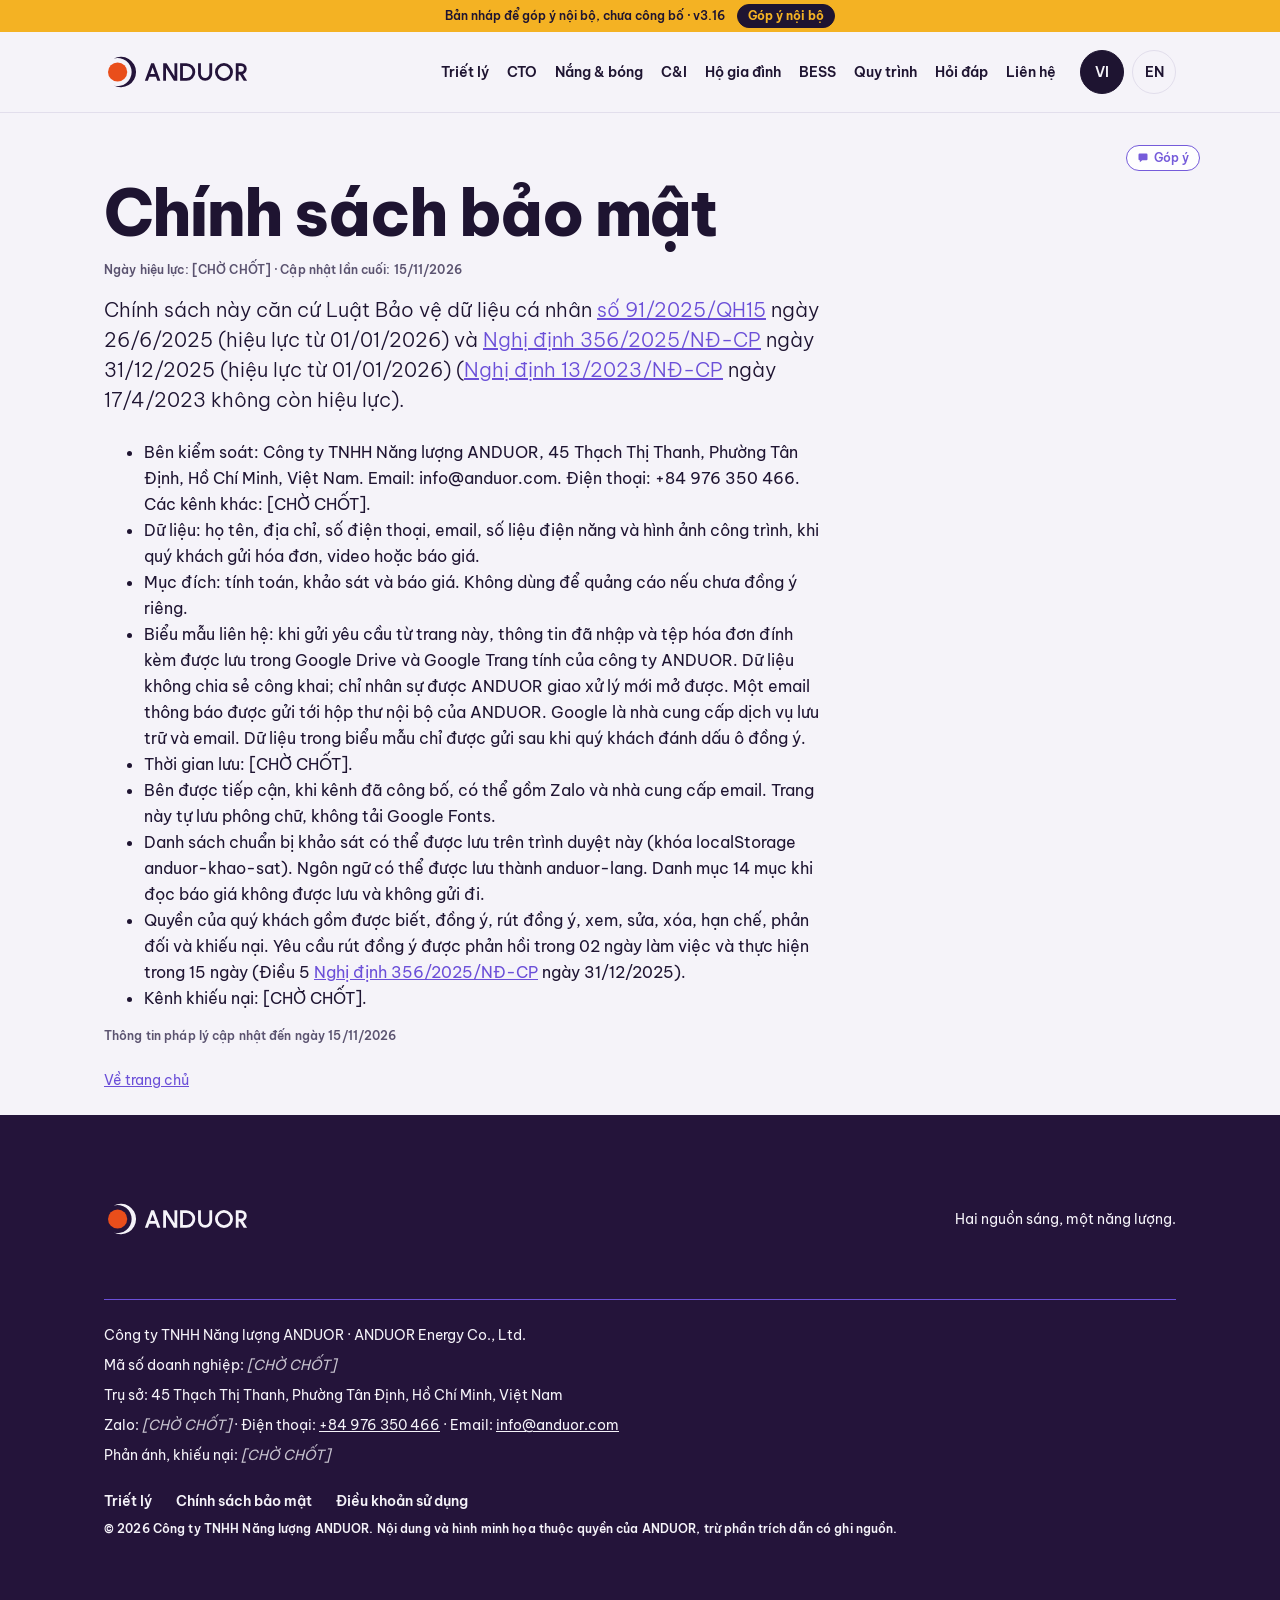
==== commit 721048df: "ANDUOR_API_v3.16.gs" ====
--- a/chinh-sach-bao-mat.html
+++ b/chinh-sach-bao-mat.html
@@ -20,7 +20,7 @@
 <script type="application/ld+json">{"@context":"https://schema.org","@type":"Organization","name":"ANDUOR","legalName":"ANDUOR Energy Co., Ltd.","alternateName":"Công ty TNHH Năng lượng ANDUOR","url":"https://anduor.com","email":"info@anduor.com","telephone":"+84 976 350 466","slogan":"Two lights. One energy.","knowsAbout":["Solar energy","Battery energy storage systems"]}</script>
 </head>
 <body>
-<div class="draft-banner" role="note" data-page="chinh-sach-bao-mat"><span class="draft-text"><span lang="en" data-l="en">Internal review draft, not published · v3.15</span><span lang="vi" data-l="vi">Bản nháp để góp ý nội bộ, chưa công bố · v3.15</span></span><button type="button" class="fb-open" data-fb-open aria-haspopup="dialog"><span class="fb-long"><span lang="en" data-l="en">Internal feedback</span><span lang="vi" data-l="vi">Góp ý nội bộ</span></span><span class="fb-short"><span lang="en" data-l="en">Feedback</span><span lang="vi" data-l="vi">Góp ý</span></span></button></div>
+<div class="draft-banner" role="note" data-page="chinh-sach-bao-mat"><span class="draft-text"><span lang="en" data-l="en">Internal review draft, not published · v3.16</span><span lang="vi" data-l="vi">Bản nháp để góp ý nội bộ, chưa công bố · v3.16</span></span><button type="button" class="fb-open" data-fb-open aria-haspopup="dialog"><span class="fb-long"><span lang="en" data-l="en">Internal feedback</span><span lang="vi" data-l="vi">Góp ý nội bộ</span></span><span class="fb-short"><span lang="en" data-l="en">Feedback</span><span lang="vi" data-l="vi">Góp ý</span></span></button></div>
 <a class="skip small w600" href="#main"><span lang="en" data-l="en">Skip to content</span><span lang="vi" data-l="vi">Chuyển đến nội dung</span></a>
 <header class="hd">
 <div class="wrap bar slim-nav">
--- a/assets/style.css
+++ b/assets/style.css
@@ -682,3 +682,36 @@
   .fig .time .time-row{margin-bottom:2px}
 }
 @media (prefers-reduced-motion:reduce){.t-bubble{transition:none}}
+
+/* ===== v3.16: ánh nắng trên tấm pin, chọn vùng Bắc / Trung / Nam ===== */
+.seg-region input+span{flex-direction:column;align-items:center;justify-content:center;gap:0;padding:4px 18px;line-height:18px}
+.seg-region .rg{font-size:15px;font-weight:600}
+.seg-region .rg-city{font-size:12px;font-weight:400;line-height:15px}
+.pv-light{pointer-events:none}
+.pv-lit{opacity:1;transition:opacity 160ms ease}
+.pv-lit.off{opacity:0}
+.roof-sun{pointer-events:none}
+.roof-night{fill:var(--night);pointer-events:none}
+.sun-read{margin:6px 0 0;font-size:13px;line-height:20px;font-weight:500;color:var(--ink-muted);font-variant-numeric:tabular-nums}
+@media (prefers-reduced-motion:reduce){.pv-lit{transition:none}}
+
+/* ===== v3.16: BẢN XEM THỬ nền bầu trời cho phần đầu trang (chỉ khi body.hero-bg, bật bằng ?hero=bg) ===== */
+.hero-bg .hero-full{position:relative;overflow:hidden;isolation:isolate;min-height:600px;background:#24143A}
+.hero-bg .hero-full > .wrap{position:relative;z-index:2}
+.hero-bg .hero-art{display:none}
+.hero-sky{position:absolute;inset:0;z-index:0;pointer-events:none}
+.hero-sky-svg{display:block;width:100%;height:100%}
+/* Lớp che sau chữ: máy tính che bên trái, để trống bầu trời bên phải */
+.hero-sky::after{content:"";position:absolute;inset:0;background:linear-gradient(90deg,rgba(36,20,58,.90) 0,rgba(36,20,58,.82) 38%,rgba(36,20,58,.35) 58%,rgba(36,20,58,0) 72%)}
+.hero-bg .hero-full{padding-bottom:120px}
+.hs-stars .tw{animation:hs-tw 5s ease-in-out infinite}
+@keyframes hs-tw{0%,100%{opacity:.25}50%{opacity:.85}}
+@media (min-width:900px){.hero-bg .hero-full .hero-text{grid-column:span 7}}
+@media (max-width:759px){
+  .hero-bg .hero-full{min-height:0;padding-bottom:200px}
+  /* Điện thoại: chữ chiếm cả bề ngang, che đều từ trên xuống, để lộ mái nhà dưới cùng */
+  .hero-sky::after{background:linear-gradient(180deg,rgba(36,20,58,.66) 0,rgba(36,20,58,.78) 10%,rgba(36,20,58,.78) calc(100% - 250px),rgba(36,20,58,0) calc(100% - 170px))}
+}
+@media (prefers-reduced-motion:reduce){.hs-stars .tw{animation:none}}
+/* Nút Góp ý nội bộ nằm trên bầu trời: nền đặc để chữ luôn rõ */
+.hero-bg .hero-full .fb-sec{background:#24143A;opacity:1}
--- a/assets/feedback.css
+++ b/assets/feedback.css
@@ -1,4 +1,4 @@
-/* Dải vàng nháp nội bộ (giống bản Apps Script v3.15) */
+/* Dải vàng nháp nội bộ (giống bản Apps Script v3.16) */
 .draft-banner{background:#F4B223;color:#1E1431;font:600 12px/18px var(--font);text-align:center;padding:4px 12px}
 /* v3.12–v3.13 — Góp ý nội bộ (chỉ bản Apps Script). Không dùng vh. */
 .draft-banner{position:sticky;top:0;z-index:12;display:flex;flex-wrap:wrap;align-items:center;justify-content:center;gap:2px 12px}
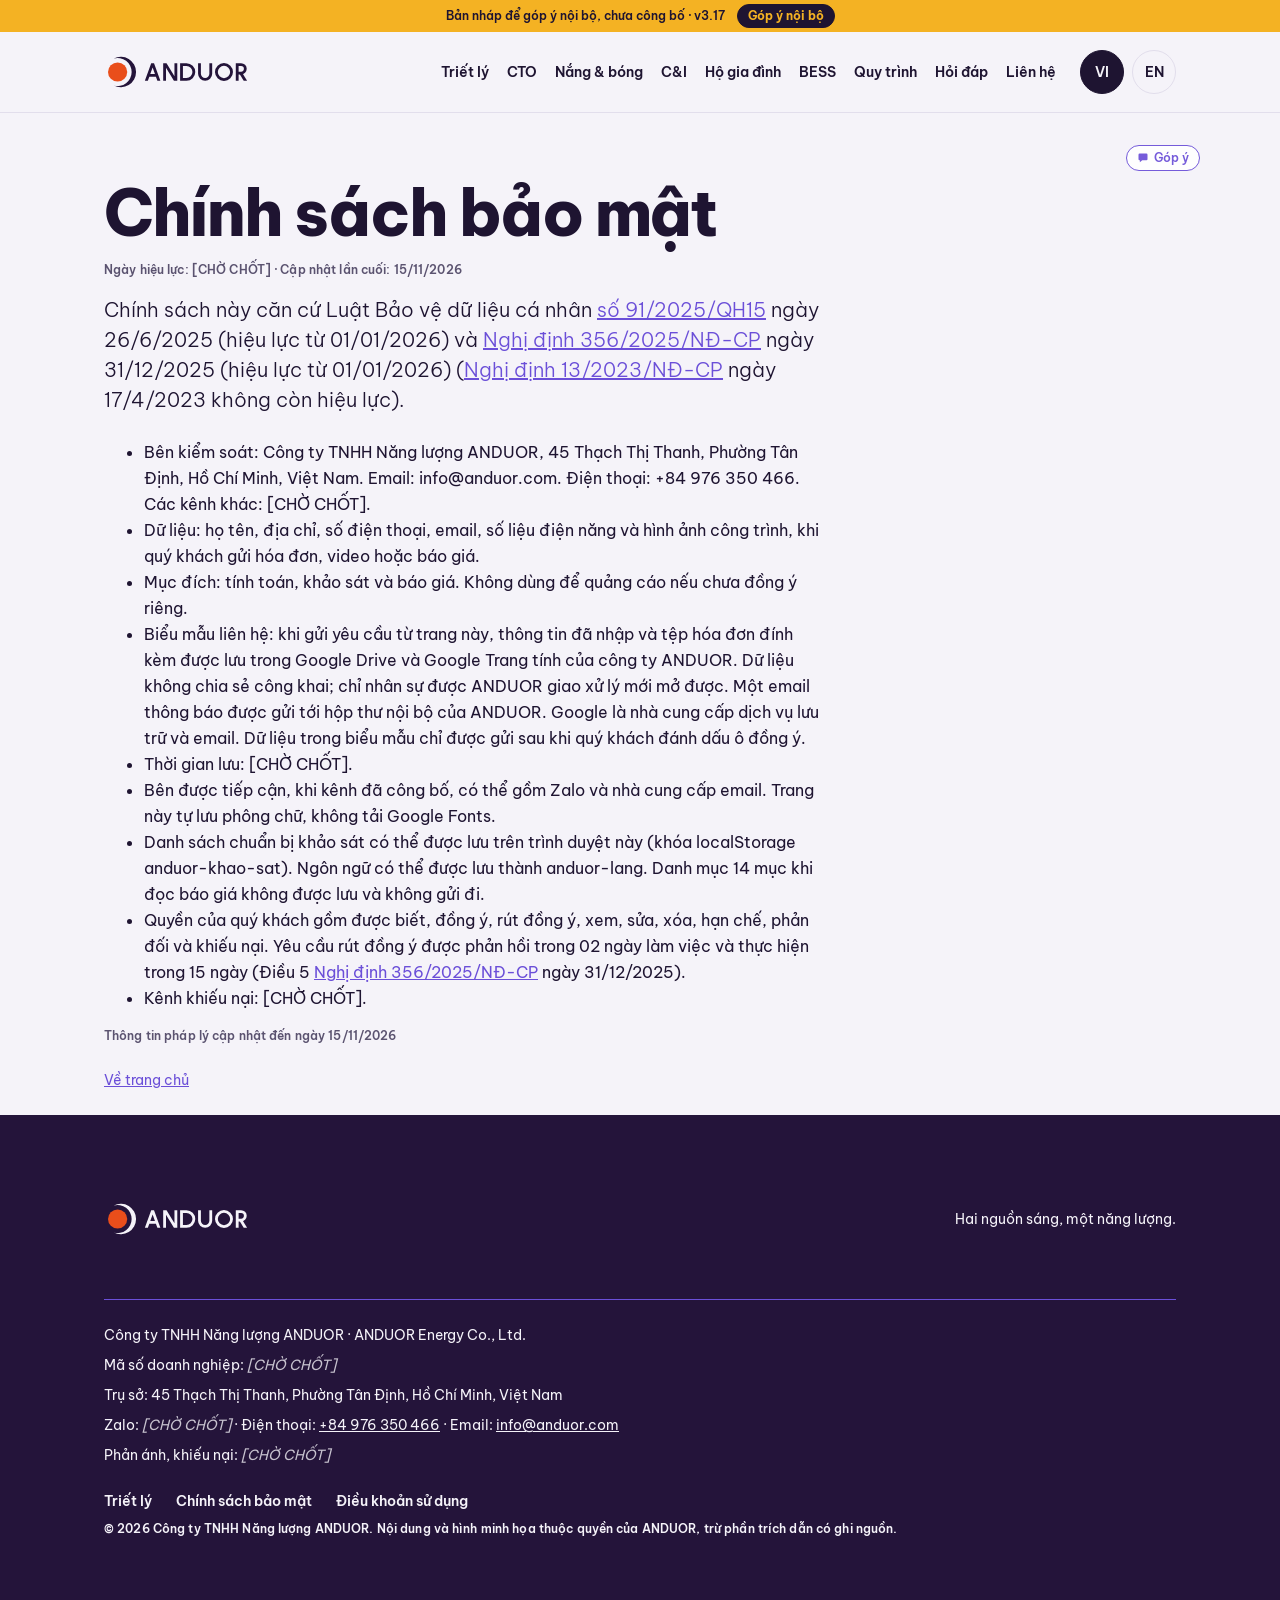
==== commit 9b9ddb2b: "ANDUOR_API_v3.17.gs" ====
--- a/chinh-sach-bao-mat.html
+++ b/chinh-sach-bao-mat.html
@@ -20,7 +20,7 @@
 <script type="application/ld+json">{"@context":"https://schema.org","@type":"Organization","name":"ANDUOR","legalName":"ANDUOR Energy Co., Ltd.","alternateName":"Công ty TNHH Năng lượng ANDUOR","url":"https://anduor.com","email":"info@anduor.com","telephone":"+84 976 350 466","slogan":"Two lights. One energy.","knowsAbout":["Solar energy","Battery energy storage systems"]}</script>
 </head>
 <body>
-<div class="draft-banner" role="note" data-page="chinh-sach-bao-mat"><span class="draft-text"><span lang="en" data-l="en">Internal review draft, not published · v3.16</span><span lang="vi" data-l="vi">Bản nháp để góp ý nội bộ, chưa công bố · v3.16</span></span><button type="button" class="fb-open" data-fb-open aria-haspopup="dialog"><span class="fb-long"><span lang="en" data-l="en">Internal feedback</span><span lang="vi" data-l="vi">Góp ý nội bộ</span></span><span class="fb-short"><span lang="en" data-l="en">Feedback</span><span lang="vi" data-l="vi">Góp ý</span></span></button></div>
+<div class="draft-banner" role="note" data-page="chinh-sach-bao-mat"><span class="draft-text"><span lang="en" data-l="en">Internal review draft, not published · v3.17</span><span lang="vi" data-l="vi">Bản nháp để góp ý nội bộ, chưa công bố · v3.17</span></span><button type="button" class="fb-open" data-fb-open aria-haspopup="dialog"><span class="fb-long"><span lang="en" data-l="en">Internal feedback</span><span lang="vi" data-l="vi">Góp ý nội bộ</span></span><span class="fb-short"><span lang="en" data-l="en">Feedback</span><span lang="vi" data-l="vi">Góp ý</span></span></button></div>
 <a class="skip small w600" href="#main"><span lang="en" data-l="en">Skip to content</span><span lang="vi" data-l="vi">Chuyển đến nội dung</span></a>
 <header class="hd">
 <div class="wrap bar slim-nav">
--- a/assets/style.css
+++ b/assets/style.css
@@ -695,22 +695,22 @@
 .sun-read{margin:6px 0 0;font-size:13px;line-height:20px;font-weight:500;color:var(--ink-muted);font-variant-numeric:tabular-nums}
 @media (prefers-reduced-motion:reduce){.pv-lit{transition:none}}
 
-/* ===== v3.16: BẢN XEM THỬ nền bầu trời cho phần đầu trang (chỉ khi body.hero-bg, bật bằng ?hero=bg) ===== */
+/* ===== v3.17: nền bầu trời là mặc định (body.hero-bg). ?hero=card hiện lại thẻ cũ để so sánh. ===== */
 .hero-bg .hero-full{position:relative;overflow:hidden;isolation:isolate;min-height:600px;background:#24143A}
 .hero-bg .hero-full > .wrap{position:relative;z-index:2}
 .hero-bg .hero-art{display:none}
 .hero-sky{position:absolute;inset:0;z-index:0;pointer-events:none}
 .hero-sky-svg{display:block;width:100%;height:100%}
-/* Lớp che sau chữ: máy tính che bên trái, để trống bầu trời bên phải */
+/* Lớp che sau chữ: máy tính che bên trái, để trống bầu trời bên phải (giữ như ảnh v3.16 ?hero=bg) */
 .hero-sky::after{content:"";position:absolute;inset:0;background:linear-gradient(90deg,rgba(36,20,58,.90) 0,rgba(36,20,58,.82) 38%,rgba(36,20,58,.35) 58%,rgba(36,20,58,0) 72%)}
 .hero-bg .hero-full{padding-bottom:120px}
 .hs-stars .tw{animation:hs-tw 5s ease-in-out infinite}
 @keyframes hs-tw{0%,100%{opacity:.25}50%{opacity:.85}}
 @media (min-width:900px){.hero-bg .hero-full .hero-text{grid-column:span 7}}
 @media (max-width:759px){
-  .hero-bg .hero-full{min-height:0;padding-bottom:200px}
-  /* Điện thoại: chữ chiếm cả bề ngang, che đều từ trên xuống, để lộ mái nhà dưới cùng */
-  .hero-sky::after{background:linear-gradient(180deg,rgba(36,20,58,.66) 0,rgba(36,20,58,.78) 10%,rgba(36,20,58,.78) calc(100% - 250px),rgba(36,20,58,0) calc(100% - 170px))}
+  /* Điện thoại: bầu trời phủ cả nền sau chữ; chỉ chừa mép dưới cho dải mái, không xếp cảnh trời dưới các nút */
+  .hero-bg .hero-full{min-height:0;padding-bottom:72px}
+  .hero-sky::after{background:linear-gradient(180deg,rgba(36,20,58,.68) 0,rgba(36,20,58,.78) 12%,rgba(36,20,58,.78) calc(100% - 88px),rgba(36,20,58,.28) calc(100% - 56px),rgba(36,20,58,0) calc(100% - 46px))}
 }
 @media (prefers-reduced-motion:reduce){.hs-stars .tw{animation:none}}
 /* Nút Góp ý nội bộ nằm trên bầu trời: nền đặc để chữ luôn rõ */
--- a/assets/feedback.css
+++ b/assets/feedback.css
@@ -1,4 +1,4 @@
-/* Dải vàng nháp nội bộ (giống bản Apps Script v3.16) */
+/* Dải vàng nháp nội bộ (giống bản Apps Script v3.17) */
 .draft-banner{background:#F4B223;color:#1E1431;font:600 12px/18px var(--font);text-align:center;padding:4px 12px}
 /* v3.12–v3.13 — Góp ý nội bộ (chỉ bản Apps Script). Không dùng vh. */
 .draft-banner{position:sticky;top:0;z-index:12;display:flex;flex-wrap:wrap;align-items:center;justify-content:center;gap:2px 12px}
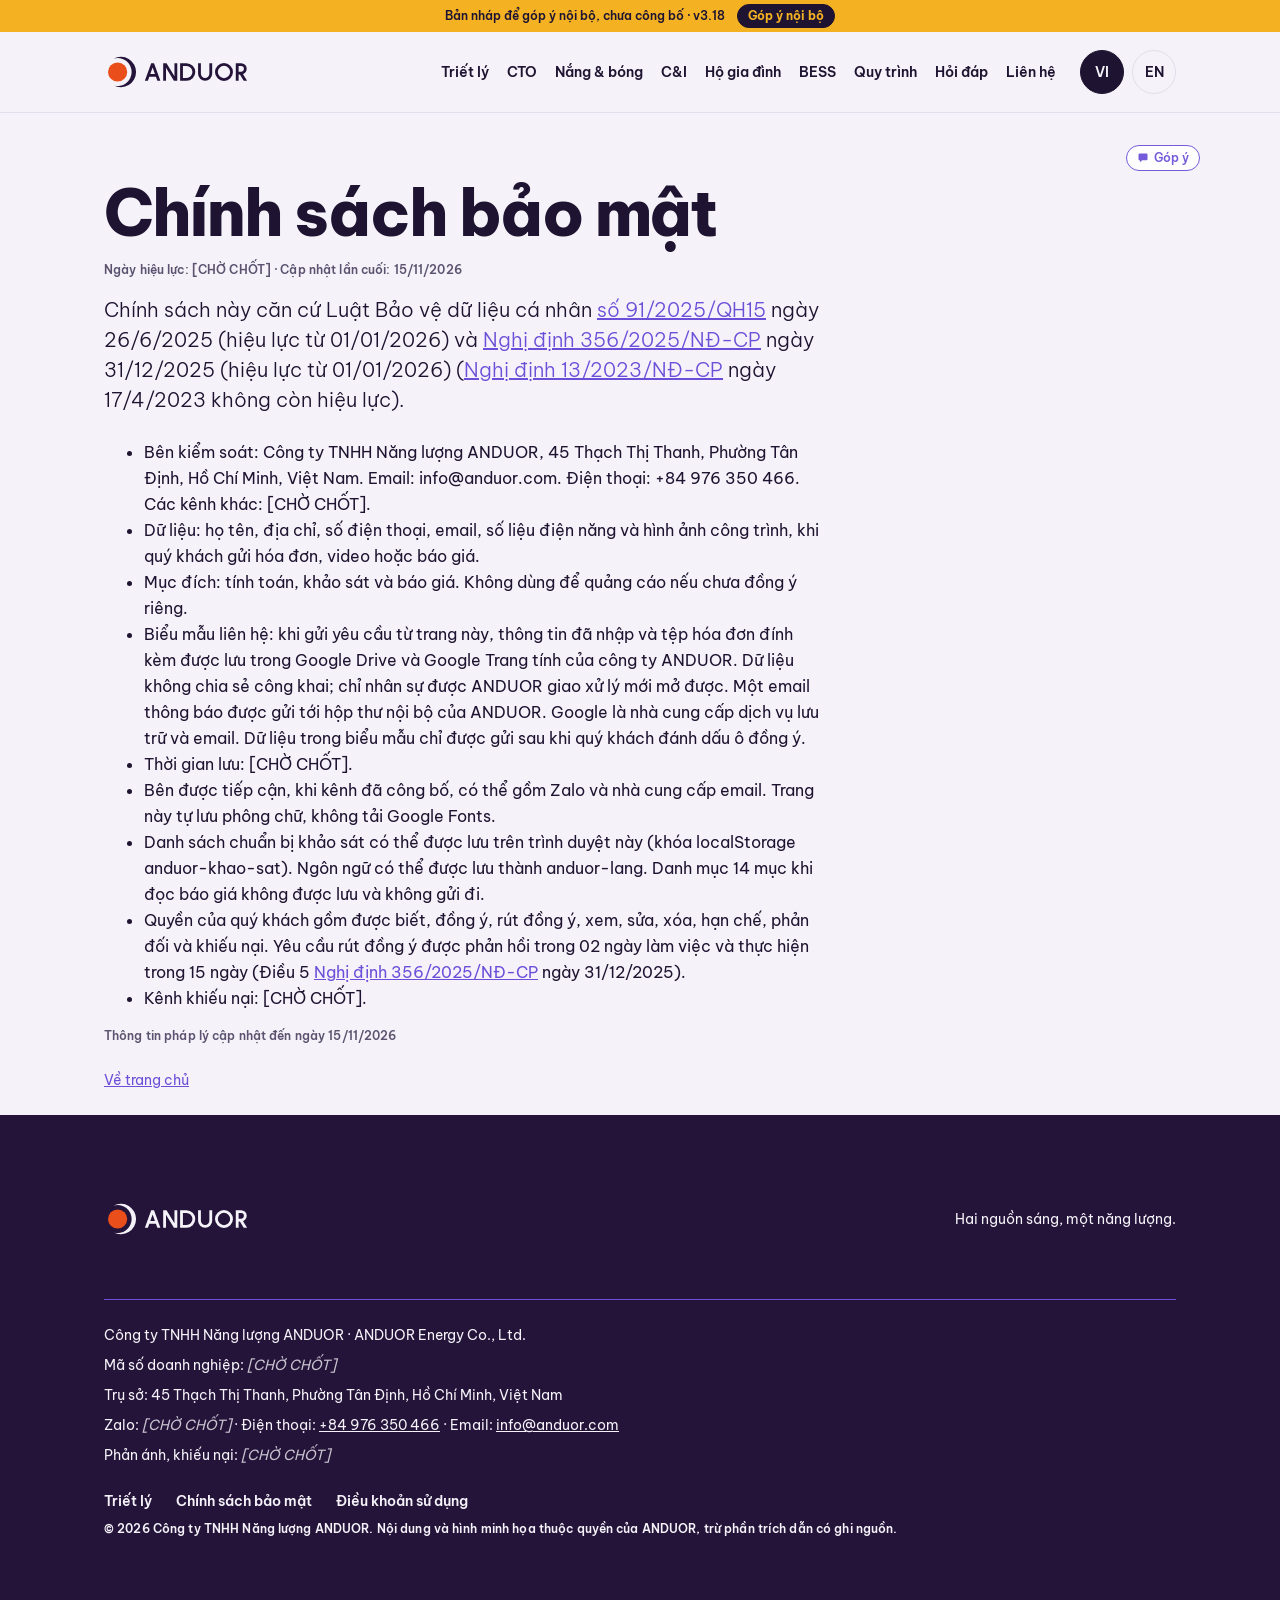
==== commit 0c932f0e: "ANDUOR-site-v3.18" ====
--- a/chinh-sach-bao-mat.html
+++ b/chinh-sach-bao-mat.html
@@ -20,7 +20,7 @@
 <script type="application/ld+json">{"@context":"https://schema.org","@type":"Organization","name":"ANDUOR","legalName":"ANDUOR Energy Co., Ltd.","alternateName":"Công ty TNHH Năng lượng ANDUOR","url":"https://anduor.com","email":"info@anduor.com","telephone":"+84 976 350 466","slogan":"Two lights. One energy.","knowsAbout":["Solar energy","Battery energy storage systems"]}</script>
 </head>
 <body>
-<div class="draft-banner" role="note" data-page="chinh-sach-bao-mat"><span class="draft-text"><span lang="en" data-l="en">Internal review draft, not published · v3.17</span><span lang="vi" data-l="vi">Bản nháp để góp ý nội bộ, chưa công bố · v3.17</span></span><button type="button" class="fb-open" data-fb-open aria-haspopup="dialog"><span class="fb-long"><span lang="en" data-l="en">Internal feedback</span><span lang="vi" data-l="vi">Góp ý nội bộ</span></span><span class="fb-short"><span lang="en" data-l="en">Feedback</span><span lang="vi" data-l="vi">Góp ý</span></span></button></div>
+<div class="draft-banner" role="note" data-page="chinh-sach-bao-mat"><span class="draft-text"><span lang="en" data-l="en">Internal review draft, not published · v3.18</span><span lang="vi" data-l="vi">Bản nháp để góp ý nội bộ, chưa công bố · v3.18</span></span><button type="button" class="fb-open" data-fb-open aria-haspopup="dialog"><span class="fb-long"><span lang="en" data-l="en">Internal feedback</span><span lang="vi" data-l="vi">Góp ý nội bộ</span></span><span class="fb-short"><span lang="en" data-l="en">Feedback</span><span lang="vi" data-l="vi">Góp ý</span></span></button></div>
 <a class="skip small w600" href="#main"><span lang="en" data-l="en">Skip to content</span><span lang="vi" data-l="vi">Chuyển đến nội dung</span></a>
 <header class="hd">
 <div class="wrap bar slim-nav">
--- a/assets/style.css
+++ b/assets/style.css
@@ -703,15 +703,44 @@
 .hero-sky-svg{display:block;width:100%;height:100%}
 /* Lớp che sau chữ: máy tính che bên trái, để trống bầu trời bên phải (giữ như ảnh v3.16 ?hero=bg) */
 .hero-sky::after{content:"";position:absolute;inset:0;background:linear-gradient(90deg,rgba(36,20,58,.90) 0,rgba(36,20,58,.82) 38%,rgba(36,20,58,.35) 58%,rgba(36,20,58,0) 72%)}
-.hero-bg .hero-full{padding-bottom:120px}
+.hero-bg .hero-full{padding-bottom:96px}
 .hs-stars .tw{animation:hs-tw 5s ease-in-out infinite}
 @keyframes hs-tw{0%,100%{opacity:.25}50%{opacity:.85}}
 @media (min-width:900px){.hero-bg .hero-full .hero-text{grid-column:span 7}}
 @media (max-width:759px){
   /* Điện thoại: bầu trời phủ cả nền sau chữ; chỉ chừa mép dưới cho dải mái, không xếp cảnh trời dưới các nút */
-  .hero-bg .hero-full{min-height:0;padding-bottom:72px}
-  .hero-sky::after{background:linear-gradient(180deg,rgba(36,20,58,.68) 0,rgba(36,20,58,.78) 12%,rgba(36,20,58,.78) calc(100% - 88px),rgba(36,20,58,.28) calc(100% - 56px),rgba(36,20,58,0) calc(100% - 46px))}
+  .hero-bg .hero-full{min-height:0;padding-bottom:56px}
+  .hero-sky::after{background:linear-gradient(180deg,rgba(36,20,58,.42) 0,rgba(36,20,58,.50) 150px,rgba(36,20,58,.80) 230px,rgba(36,20,58,.80) 100%)}
 }
 @media (prefers-reduced-motion:reduce){.hs-stars .tw{animation:none}}
 /* Nút Góp ý nội bộ nằm trên bầu trời: nền đặc để chữ luôn rõ */
 .hero-bg .hero-full .fb-sec{background:#24143A;opacity:1}
+
+/* ===== v3.18: Mặt Trời ghé vào Mặt Trăng thành dấu hiệu ANDUOR, bỏ dải mái vàng, sao băng, nhịp thở ===== */
+/* Nhịp đập: quầng sáng thở chậm, chu kỳ 5 s. Mặt Trăng thở lệch nửa nhịp cho tới khi ghép, sau đó thở cùng Mặt Trời. */
+.hs-breathe{transform-box:fill-box;transform-origin:center;animation:hs-breathe 5s ease-in-out infinite}
+.hs-mg{animation-delay:-2.5s}
+.hero-sky.docked .hs-mg{animation-delay:0s}
+@keyframes hs-breathe{0%,100%{opacity:.72;transform:scale(.94)}50%{opacity:1;transform:scale(1.06)}}
+.hs-path{transition:opacity 1.2s ease}
+/* Sao băng: một vệt mảnh, sáng lên rồi tắt */
+.hs-meteor{animation:hs-meteor 1.8s cubic-bezier(.25,.6,.45,1) forwards;opacity:0}
+@keyframes hs-meteor{0%{opacity:0;transform:translateX(0)}15%{opacity:.85}70%{opacity:.6}100%{opacity:0;transform:translateX(var(--d,200px))}}
+.hero-sky.paused *{animation-play-state:paused!important}
+@media (max-width:759px){
+  .hero-sky::after{-webkit-mask-image:radial-gradient(circle at var(--lx,-999px) var(--ly,-999px),transparent var(--lr0,0px),#000 var(--lr1,1px));mask-image:radial-gradient(circle at var(--lx,-999px) var(--ly,-999px),transparent var(--lr0,0px),#000 var(--lr1,1px))}
+}
+@media (max-width:600px){@keyframes hs-breathe{0%,100%{opacity:.7;transform:scale(.96)}50%{opacity:.95;transform:scale(1.04)}}}
+@media (prefers-reduced-motion:reduce){.hs-breathe,.hs-meteor{animation:none}.hs-meteor{display:none}}
+/* Nắng đi đường nào trên mái: nút tự chạy / tạm dừng */
+.time-row .t-right{display:flex;align-items:center;gap:10px}
+.t-play{display:inline-flex;align-items:center;gap:6px;min-height:32px;padding:4px 12px;border:1px solid var(--line);border-radius:9999px;background:var(--surface-raised);color:var(--ink);font:600 13px/20px var(--font);cursor:pointer}
+.t-play:hover{border-color:var(--ink-muted)}
+.t-play:focus-visible{outline:3px solid var(--moon);outline-offset:2px}
+.t-play svg{width:12px;height:12px;fill:currentColor;flex:none}
+.t-play .ic-play{display:none}
+.t-play[data-state="off"] .ic-play{display:block}
+.t-play[data-state="off"] .ic-pause{display:none}
+.t-play [data-when]{display:none}
+.t-play[data-state="on"] [data-when="on"],.t-play[data-state="off"] [data-when="off"]{display:inline}
+.time.auto .t-bubble{opacity:1}
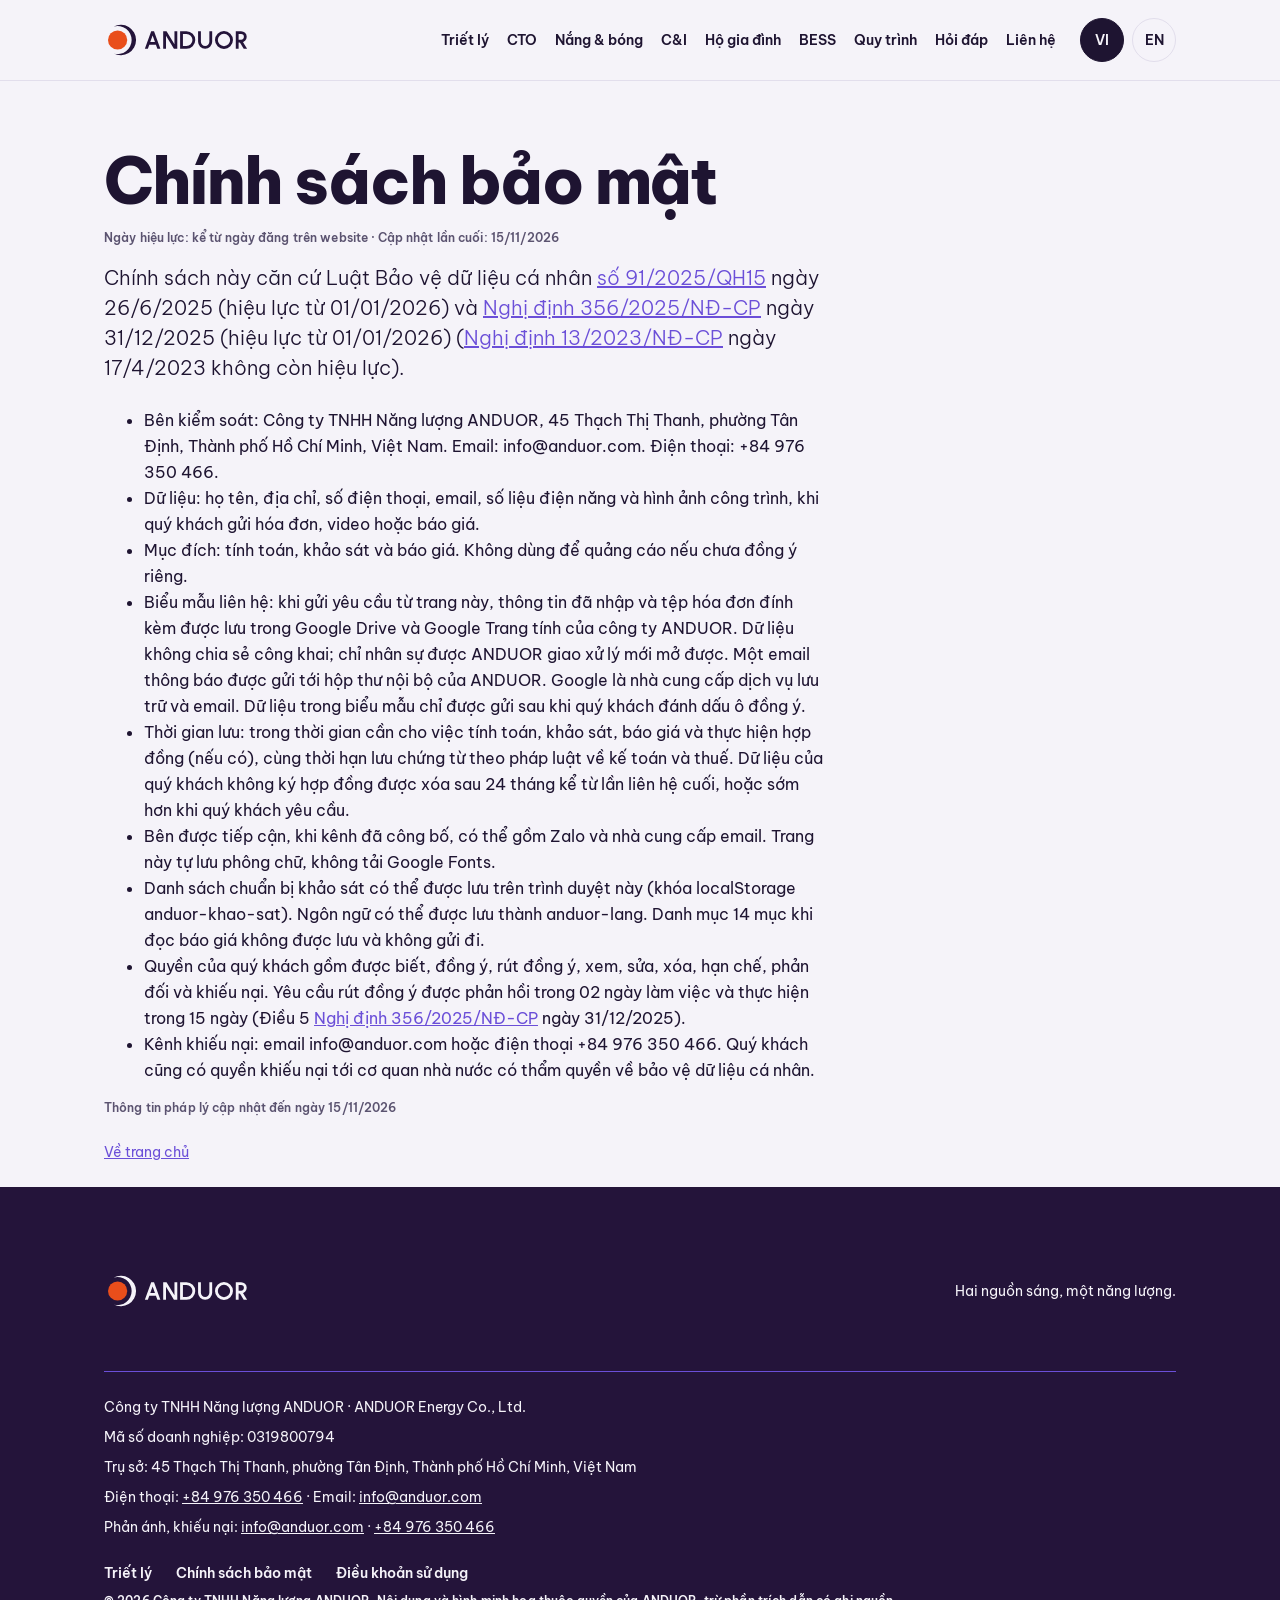
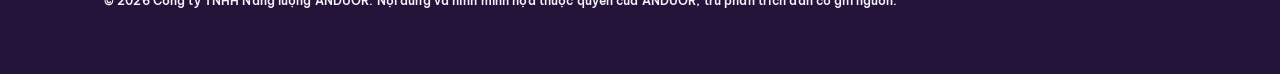
==== commit 0f9ee3c2: "ANDUOR-v3.19" ====
--- a/chinh-sach-bao-mat.html
+++ b/chinh-sach-bao-mat.html
@@ -2,7 +2,7 @@
 <html lang="vi" data-lang="vi">
 <head>
 <meta charset="utf-8">
-<meta name="robots" content="noindex, nofollow">
+<link rel="canonical" href="https://anduor.com/chinh-sach-bao-mat.html">
 <meta name="viewport" content="width=device-width, initial-scale=1">
 <title data-en="Privacy policy | ANDUOR" data-vi="Chính sách bảo mật | ANDUOR">Chính sách bảo mật | ANDUOR</title>
 <meta name="description" content="Chính sách bảo mật của Công ty TNHH Năng lượng ANDUOR: dữ liệu xử lý, mục đích, quyền của quý khách." data-en="Privacy policy of ANDUOR Energy Co., Ltd.: data processed, purpose and your rights." data-vi="Chính sách bảo mật của Công ty TNHH Năng lượng ANDUOR: dữ liệu xử lý, mục đích, quyền của quý khách.">
@@ -16,11 +16,9 @@
 <link rel="apple-touch-icon" href="assets/brand/anduor-app-icon.png">
 <link rel="preload" href="assets/fonts/BeVietnamPro-Regular.woff2" as="font" type="font/woff2" crossorigin>
 <link rel="stylesheet" href="assets/style.css">
-<link rel="stylesheet" href="assets/feedback.css">
 <script type="application/ld+json">{"@context":"https://schema.org","@type":"Organization","name":"ANDUOR","legalName":"ANDUOR Energy Co., Ltd.","alternateName":"Công ty TNHH Năng lượng ANDUOR","url":"https://anduor.com","email":"info@anduor.com","telephone":"+84 976 350 466","slogan":"Two lights. One energy.","knowsAbout":["Solar energy","Battery energy storage systems"]}</script>
 </head>
 <body>
-<div class="draft-banner" role="note" data-page="chinh-sach-bao-mat"><span class="draft-text"><span lang="en" data-l="en">Internal review draft, not published · v3.18</span><span lang="vi" data-l="vi">Bản nháp để góp ý nội bộ, chưa công bố · v3.18</span></span><button type="button" class="fb-open" data-fb-open aria-haspopup="dialog"><span class="fb-long"><span lang="en" data-l="en">Internal feedback</span><span lang="vi" data-l="vi">Góp ý nội bộ</span></span><span class="fb-short"><span lang="en" data-l="en">Feedback</span><span lang="vi" data-l="vi">Góp ý</span></span></button></div>
 <a class="skip small w600" href="#main"><span lang="en" data-l="en">Skip to content</span><span lang="vi" data-l="vi">Chuyển đến nội dung</span></a>
 <header class="hd">
 <div class="wrap bar slim-nav">
@@ -43,18 +41,18 @@
 </div>
 </header>
 <main id="main"><section class="page-hero" id="top"><div class="wrap"><h1 class="display"><span lang="en" data-l="en">Privacy policy</span><span lang="vi" data-l="vi">Chính sách bảo mật</span></h1>
-<p class="caption muted page-dates"><span lang="en" data-l="en">Effective date: [TO BE CONFIRMED] · Last updated: 15 November 2026</span><span lang="vi" data-l="vi">Ngày hiệu lực: [CHỜ CHỐT] · Cập nhật lần cuối: 15/11/2026</span></p>
+<p class="caption muted page-dates"><span lang="en" data-l="en">Effective date: from publication on this website · Last updated: 15 November 2026</span><span lang="vi" data-l="vi">Ngày hiệu lực: kể từ ngày đăng trên website · Cập nhật lần cuối: 15/11/2026</span></p>
 <p class="lead w720 mt24"><span lang="en" data-l="en">This policy is based on the Law on Personal Data Protection <a href="https://vanban.chinhphu.vn/?docid=214590&pageid=27160" target="_blank" rel="noopener noreferrer">No. 91/2025/QH15</a> of 26 June 2025 (in effect from 1 January 2026) and <a href="https://vanban.chinhphu.vn/?docid=216387&pageid=27160" target="_blank" rel="noopener noreferrer">Decree 356/2025/NĐ-CP</a> of 31 December 2025 (in effect from 1 January 2026) (<a href="https://vanban.chinhphu.vn/?docid=207759&pageid=27160" target="_blank" rel="noopener noreferrer">Decree 13/2023/NĐ-CP</a> of 17 April 2023 no longer applies).</span><span lang="vi" data-l="vi">Chính sách này căn cứ Luật Bảo vệ dữ liệu cá nhân <a href="https://vanban.chinhphu.vn/?docid=214590&pageid=27160" target="_blank" rel="noopener noreferrer">số 91/2025/QH15</a> ngày 26/6/2025 (hiệu lực từ 01/01/2026) và <a href="https://vanban.chinhphu.vn/?docid=216387&pageid=27160" target="_blank" rel="noopener noreferrer">Nghị định 356/2025/NĐ-CP</a> ngày 31/12/2025 (hiệu lực từ 01/01/2026) (<a href="https://vanban.chinhphu.vn/?docid=207759&pageid=27160" target="_blank" rel="noopener noreferrer">Nghị định 13/2023/NĐ-CP</a> ngày 17/4/2023 không còn hiệu lực).</span></p>
 <ul class="body w720 mt24">
-<li><span lang="en" data-l="en">Controller: ANDUOR Energy Co., Ltd., 45 Thạch Thị Thanh, Tân Định Ward, Hồ Chí Minh, Vietnam. Email: info@anduor.com. Telephone: +84 976 350 466. Further channels: [TO BE CONFIRMED].</span><span lang="vi" data-l="vi">Bên kiểm soát: Công ty TNHH Năng lượng ANDUOR, 45 Thạch Thị Thanh, Phường Tân Định, Hồ Chí Minh, Việt Nam. Email: info@anduor.com. Điện thoại: +84 976 350 466. Các kênh khác: [CHỜ CHỐT].</span></li>
+<li><span lang="en" data-l="en">Controller: ANDUOR Energy Co., Ltd., 45 Thạch Thị Thanh, Tân Định Ward, Ho Chi Minh City, Vietnam. Email: info@anduor.com. Telephone: +84 976 350 466.</span><span lang="vi" data-l="vi">Bên kiểm soát: Công ty TNHH Năng lượng ANDUOR, 45 Thạch Thị Thanh, phường Tân Định, Thành phố Hồ Chí Minh, Việt Nam. Email: info@anduor.com. Điện thoại: +84 976 350 466.</span></li>
 <li><span lang="en" data-l="en">Data: name, address, telephone, email, electricity-use figures and images of the premises, when you send a bill, a video or a quotation.</span><span lang="vi" data-l="vi">Dữ liệu: họ tên, địa chỉ, số điện thoại, email, số liệu điện năng và hình ảnh công trình, khi quý khách gửi hóa đơn, video hoặc báo giá.</span></li>
 <li><span lang="en" data-l="en">Purpose: calculation, survey and quotation. Not used for marketing without separate consent.</span><span lang="vi" data-l="vi">Mục đích: tính toán, khảo sát và báo giá. Không dùng để quảng cáo nếu chưa đồng ý riêng.</span></li>
 <li><span lang="en" data-l="en">Contact form: when a request is sent from this site, the details entered and any attached bills are stored in ANDUOR’s company Google Drive and a Google Sheet. They are not shared publicly; only staff assigned by ANDUOR can open them. A notification email is sent to ANDUOR’s internal mailbox. Google acts as the storage and email service provider. Data in the form are sent only after you tick the consent box.</span><span lang="vi" data-l="vi">Biểu mẫu liên hệ: khi gửi yêu cầu từ trang này, thông tin đã nhập và tệp hóa đơn đính kèm được lưu trong Google Drive và Google Trang tính của công ty ANDUOR. Dữ liệu không chia sẻ công khai; chỉ nhân sự được ANDUOR giao xử lý mới mở được. Một email thông báo được gửi tới hộp thư nội bộ của ANDUOR. Google là nhà cung cấp dịch vụ lưu trữ và email. Dữ liệu trong biểu mẫu chỉ được gửi sau khi quý khách đánh dấu ô đồng ý.</span></li>
-<li><span lang="en" data-l="en">Retention period: [TO BE CONFIRMED].</span><span lang="vi" data-l="vi">Thời gian lưu: [CHỜ CHỐT].</span></li>
+<li><span lang="en" data-l="en">Retention period: as long as needed to calculate, survey, quote and perform any contract, plus the period required for keeping records under accounting and tax law. Data of customers who do not sign a contract is deleted 24 months after the last contact, or earlier on request.</span><span lang="vi" data-l="vi">Thời gian lưu: trong thời gian cần cho việc tính toán, khảo sát, báo giá và thực hiện hợp đồng (nếu có), cùng thời hạn lưu chứng từ theo pháp luật về kế toán và thuế. Dữ liệu của quý khách không ký hợp đồng được xóa sau 24 tháng kể từ lần liên hệ cuối, hoặc sớm hơn khi quý khách yêu cầu.</span></li>
 <li><span lang="en" data-l="en">Recipients may include, once channels are published, Zalo and the email provider. This site self-hosts its typeface and does not load Google Fonts.</span><span lang="vi" data-l="vi">Bên được tiếp cận, khi kênh đã công bố, có thể gồm Zalo và nhà cung cấp email. Trang này tự lưu phông chữ, không tải Google Fonts.</span></li>
 <li><span lang="en" data-l="en">A survey checklist may be saved in this browser (localStorage key anduor-khao-sat). Language preference may be saved as anduor-lang. The quotation checklist is not stored or sent.</span><span lang="vi" data-l="vi">Danh sách chuẩn bị khảo sát có thể được lưu trên trình duyệt này (khóa localStorage anduor-khao-sat). Ngôn ngữ có thể được lưu thành anduor-lang. Danh mục 14 mục khi đọc báo giá không được lưu và không gửi đi.</span></li>
 <li><span lang="en" data-l="en">Your rights include being informed, consenting, withdrawing consent, access, correction, erasure, restriction, objection and lodging a complaint. A request to withdraw consent will be acknowledged within two working days and carried out within 15 days (Article 5, <a href="https://vanban.chinhphu.vn/?docid=216387&pageid=27160" target="_blank" rel="noopener noreferrer">Decree 356/2025/NĐ-CP</a> of 31 December 2025).</span><span lang="vi" data-l="vi">Quyền của quý khách gồm được biết, đồng ý, rút đồng ý, xem, sửa, xóa, hạn chế, phản đối và khiếu nại. Yêu cầu rút đồng ý được phản hồi trong 02 ngày làm việc và thực hiện trong 15 ngày (Điều 5 <a href="https://vanban.chinhphu.vn/?docid=216387&pageid=27160" target="_blank" rel="noopener noreferrer">Nghị định 356/2025/NĐ-CP</a> ngày 31/12/2025).</span></li>
-<li><span lang="en" data-l="en">Complaints channel: [TO BE CONFIRMED].</span><span lang="vi" data-l="vi">Kênh khiếu nại: [CHỜ CHỐT].</span></li>
+<li><span lang="en" data-l="en">Complaints channel: email at info@anduor.com or telephone at +84 976 350 466. You may also complain to the competent state authority for personal data protection.</span><span lang="vi" data-l="vi">Kênh khiếu nại: email info@anduor.com hoặc điện thoại +84 976 350 466. Quý khách cũng có quyền khiếu nại tới cơ quan nhà nước có thẩm quyền về bảo vệ dữ liệu cá nhân.</span></li>
 </ul>
 <p class="caption legal-stamp"><span lang="en" data-l="en">Legal information current as of <span class="legal-date-en">15 November 2026</span></span><span lang="vi" data-l="vi">Thông tin pháp lý cập nhật đến ngày <span class="legal-date-vi">15/11/2026</span></span></p>
 <p class="small muted mt24"><a href="index.html"><span lang="en" data-l="en">Back to the homepage</span><span lang="vi" data-l="vi">Về trang chủ</span></a></p>
@@ -67,10 +65,10 @@
 </div>
 <div class="ft-meta">
 <p class="small">Công ty TNHH Năng lượng ANDUOR · ANDUOR Energy Co., Ltd.</p>
-<p class="small"><span lang="en" data-l="en">Enterprise registration number:</span><span lang="vi" data-l="vi">Mã số doanh nghiệp:</span> <span id="c-mst" class="pending">[CHỜ CHỐT]</span></p>
-<p class="small"><span lang="en" data-l="en">Registered office:</span><span lang="vi" data-l="vi">Trụ sở:</span> <span id="c-address"><span lang="en" data-l="en">45 Thạch Thị Thanh, Tân Định Ward, Hồ Chí Minh, Vietnam</span><span lang="vi" data-l="vi">45 Thạch Thị Thanh, Phường Tân Định, Hồ Chí Minh, Việt Nam</span></span></p>
-<p class="small">Zalo: <span id="c-zalo" class="pending">[CHỜ CHỐT]</span> · <span lang="en" data-l="en">Phone:</span><span lang="vi" data-l="vi">Điện thoại:</span> <span id="c-phone"><a href="tel:+84976350466">+84 976 350 466</a></span> · Email: <span id="c-email"><a href="mailto:info@anduor.com">info@anduor.com</a></span></p>
-<p class="small"><span lang="en" data-l="en">Complaints:</span><span lang="vi" data-l="vi">Phản ánh, khiếu nại:</span> <span id="c-khieunai" class="pending">[CHỜ CHỐT]</span></p>
+<p class="small"><span lang="en" data-l="en">Enterprise registration number:</span><span lang="vi" data-l="vi">Mã số doanh nghiệp:</span> <span id="c-mst">0319800794</span></p>
+<p class="small"><span lang="en" data-l="en">Registered office:</span><span lang="vi" data-l="vi">Trụ sở:</span> <span id="c-address"><span lang="en" data-l="en">45 Thạch Thị Thanh, Tân Định Ward, Ho Chi Minh City, Vietnam</span><span lang="vi" data-l="vi">45 Thạch Thị Thanh, phường Tân Định, Thành phố Hồ Chí Minh, Việt Nam</span></span></p>
+<p class="small"><span lang="en" data-l="en">Phone:</span><span lang="vi" data-l="vi">Điện thoại:</span> <span id="c-phone"><a href="tel:+84976350466">+84 976 350 466</a></span> · Email: <span id="c-email"><a href="mailto:info@anduor.com">info@anduor.com</a></span></p>
+<p class="small"><span lang="en" data-l="en">Complaints:</span><span lang="vi" data-l="vi">Phản ánh, khiếu nại:</span> <span id="c-khieunai"><a href="mailto:info@anduor.com">info@anduor.com</a> · <a href="tel:+84976350466">+84 976 350 466</a></span></p>
 <nav class="ft-links small">
 <a href="triet-ly.html"><span lang="en" data-l="en">Philosophy</span><span lang="vi" data-l="vi">Triết lý</span></a>
 <a href="chinh-sach-bao-mat.html"><span lang="en" data-l="en">Privacy policy</span><span lang="vi" data-l="vi">Chính sách bảo mật</span></a>
@@ -84,6 +82,5 @@
 <script src="assets/api.js"></script>
 <script src="assets/site.js"></script>
 <script src="assets/mobile-nav.js"></script>
-<script src="assets/feedback.js"></script>
 </body>
 </html>
